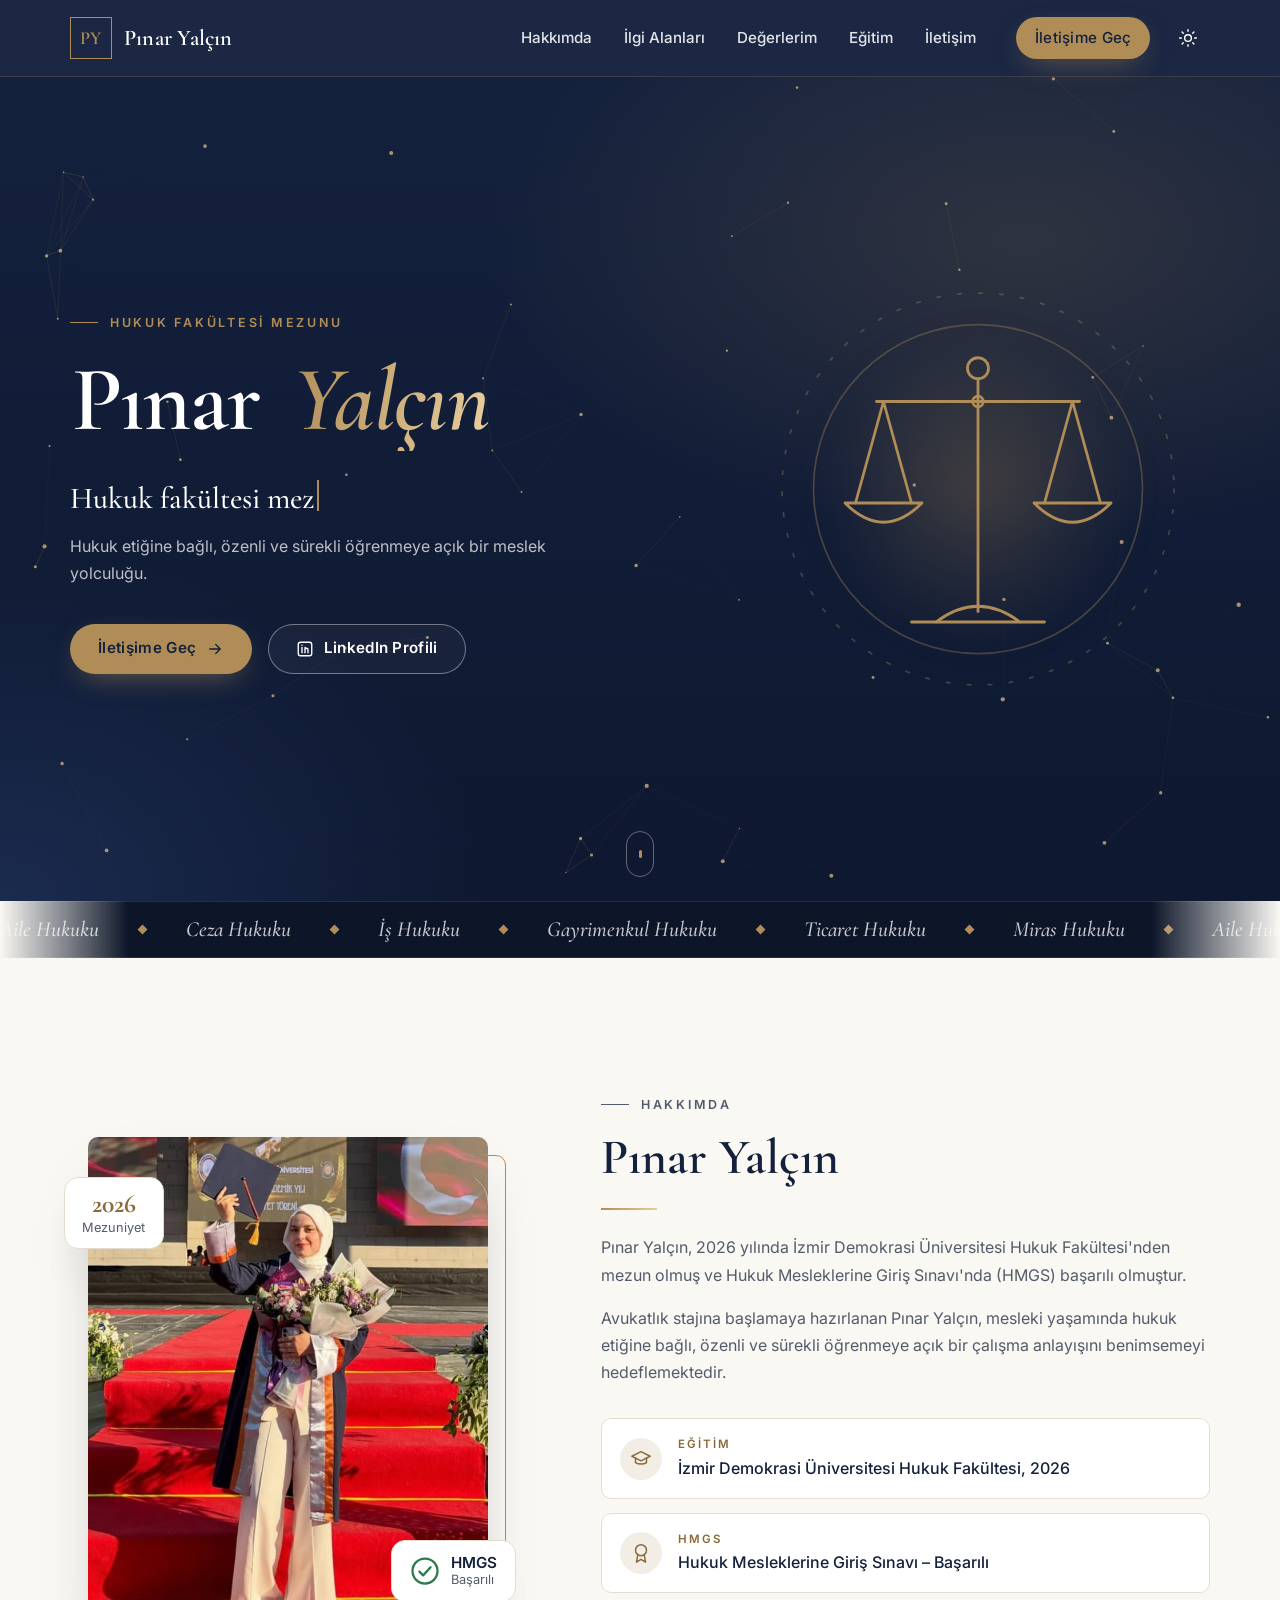
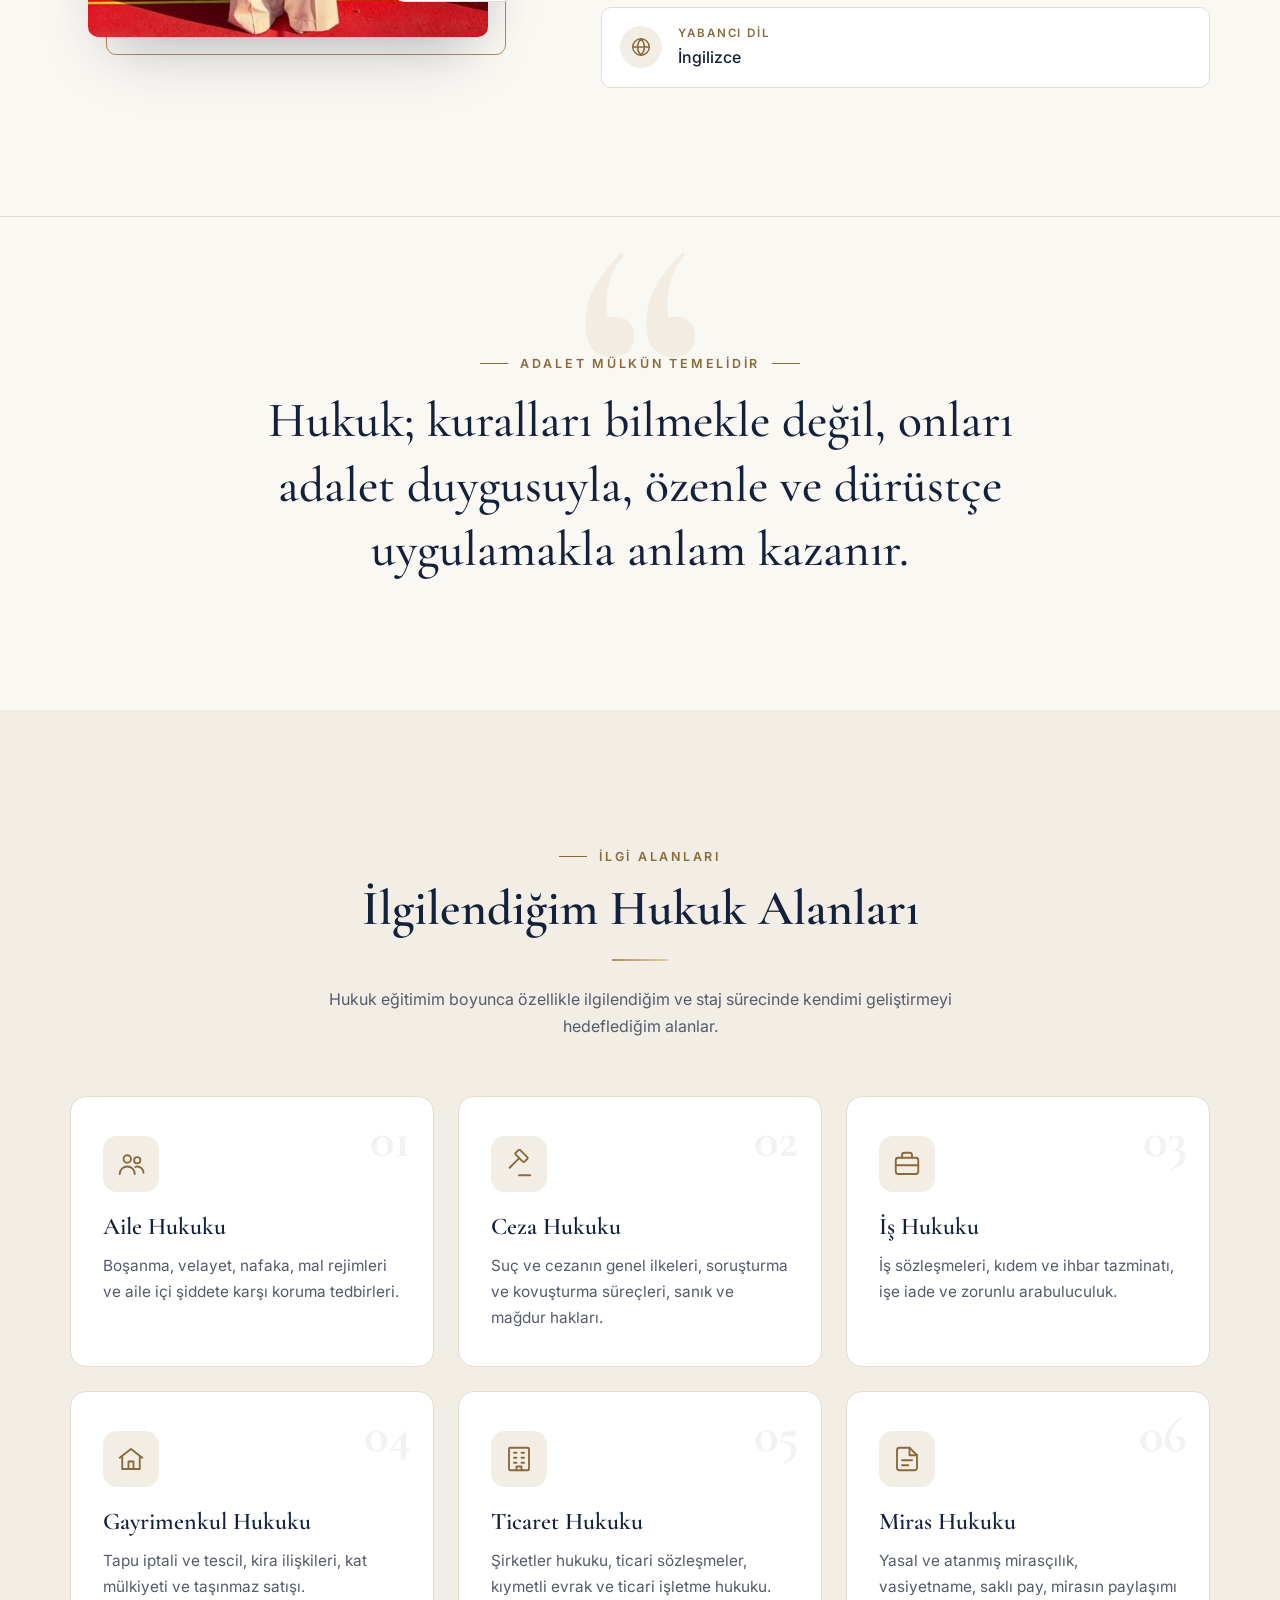
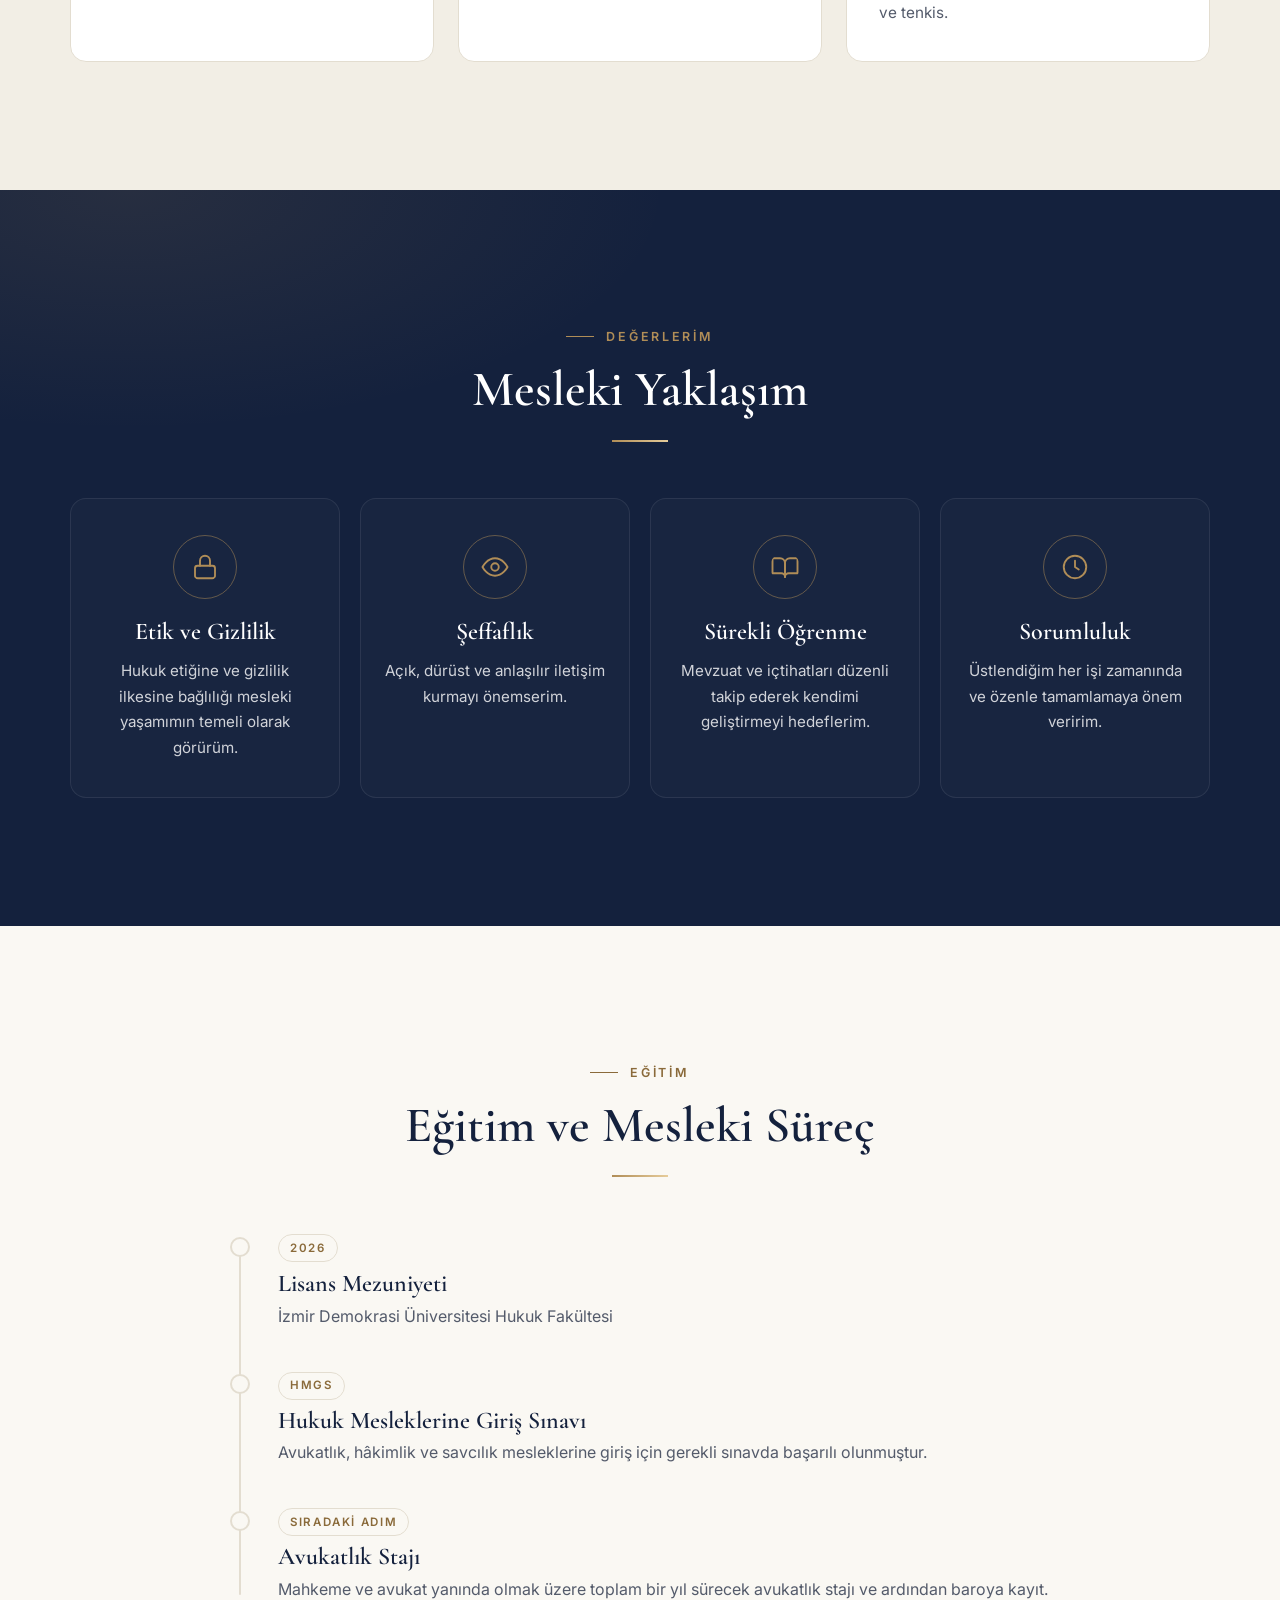
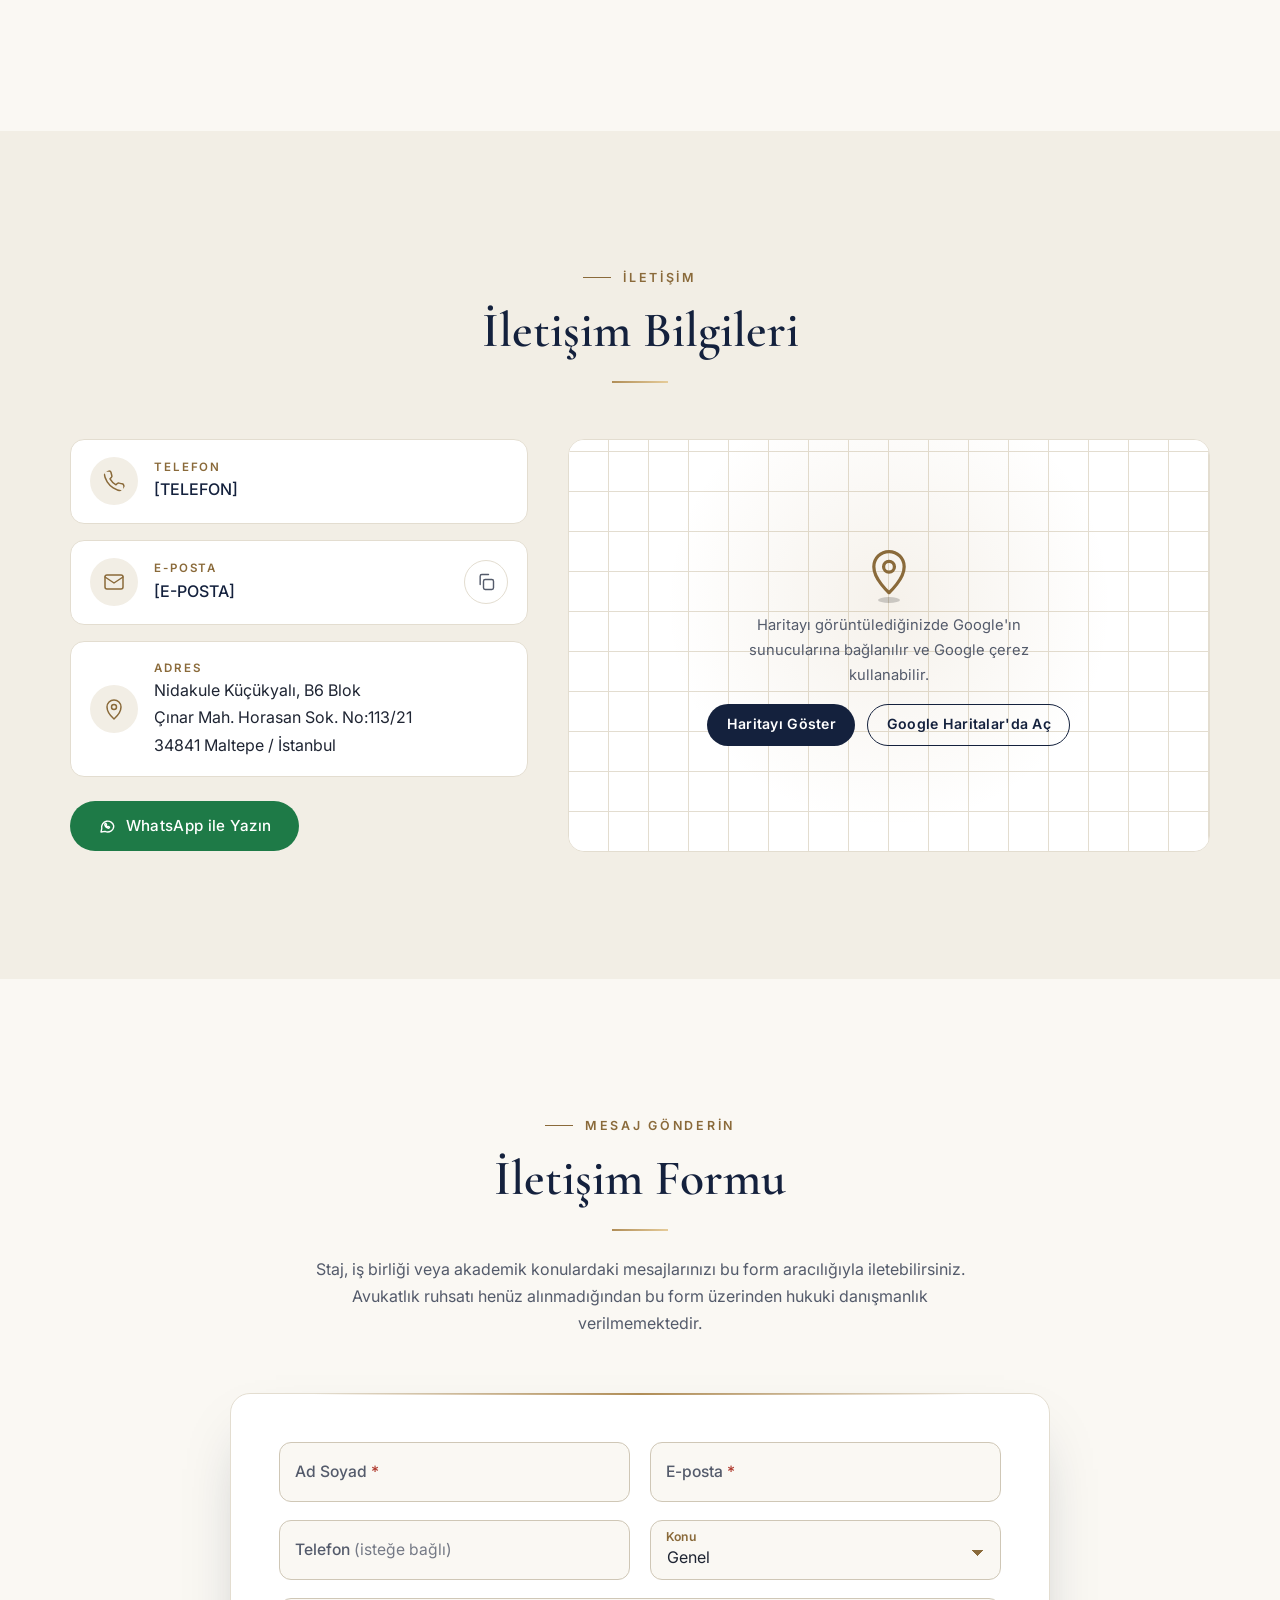
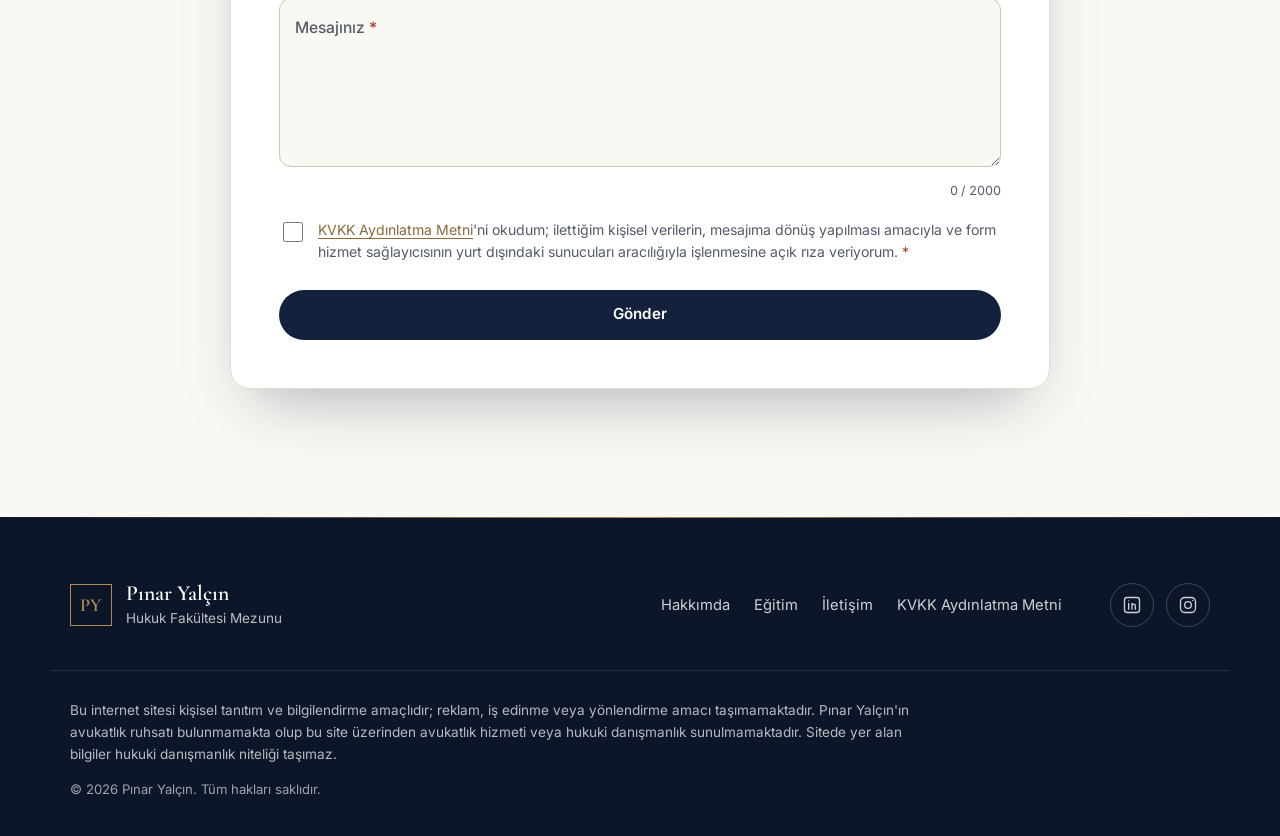
==== index.html @ e29dd95a "İlk sürüm: kişisel web sitesi" ====
<!DOCTYPE html>
<html lang="tr">
<head>
  <meta charset="UTF-8">
  <meta name="viewport" content="width=device-width, initial-scale=1">

  <!-- ===== SEO: Başlık ve açıklama ===== -->
  <!-- NOT: Avukatlık ruhsatı alınana kadar "Av." unvanı ve "avukat" ifadesi kullanılmamalıdır (README > Hukuki notlar) -->
  <title>Pınar Yalçın | Hukuk Fakültesi Mezunu – İstanbul</title>
  <meta name="description" content="Pınar Yalçın – İzmir Demokrasi Üniversitesi Hukuk Fakültesi mezunu. Eğitim bilgileri, ilgi alanları ve iletişim bilgileri.">
  <meta name="author" content="Pınar Yalçın">
  <meta name="theme-color" content="#14213D">
  <meta name="color-scheme" content="light dark">
  <!-- Yayın adresi (alan adı değişirse buradaki ve aşağıdaki adresleri güncelleyin) -->
  <link rel="canonical" href="https://avpinaryalcin.com/">

  <!-- ===== Open Graph (WhatsApp, LinkedIn, Facebook paylaşım önizlemesi) ===== -->
  <meta property="og:type" content="profile">
  <meta property="og:locale" content="tr_TR">
  <meta property="og:site_name" content="Pınar Yalçın">
  <meta property="og:title" content="Pınar Yalçın | Hukuk Fakültesi Mezunu">
  <meta property="og:description" content="Kişisel tanıtım sayfası: eğitim, ilgi alanları ve iletişim bilgileri.">
  <meta property="og:url" content="https://avpinaryalcin.com/">
  <!-- og:image tam (mutlak) adres olmalıdır -->
  <meta property="og:image" content="https://avpinaryalcin.com/assets/og-image.png">
  <meta property="og:image:width" content="1200">
  <meta property="og:image:height" content="630">
  <meta property="og:image:alt" content="Pınar Yalçın – Hukuk Fakültesi Mezunu">
  <meta name="twitter:card" content="summary_large_image">

  <!-- ===== Simgeler ===== -->
  <link rel="icon" href="assets/favicon.svg" type="image/svg+xml">
  <link rel="apple-touch-icon" href="assets/apple-touch-icon.png">

  <!-- ===== Yazı tipleri (Google Fonts) ===== -->
  <link rel="preconnect" href="https://fonts.googleapis.com">
  <link rel="preconnect" href="https://fonts.gstatic.com" crossorigin>
  <link href="https://fonts.googleapis.com/css2?family=Cormorant+Garamond:ital,wght@0,500;0,600;0,700;1,500;1,600&family=Inter:wght@400;500;600&display=swap" rel="stylesheet">

  <link rel="stylesheet" href="css/style.css">

  <!-- Tema (açık/koyu) ve animasyon sınıfını sayfa çizilmeden önce ayarla (titremeyi önler).
       Tema tercihi yalnızca ziyaretçinin tarayıcısında (localStorage) saklanır; çerez değildir. -->
  <script>
    (function () {
      var d = document.documentElement, t = null;
      d.classList.add('js');
      try { t = localStorage.getItem('theme'); } catch (e) {}
      if (t !== 'light' && t !== 'dark') {
        t = window.matchMedia && matchMedia('(prefers-color-scheme: dark)').matches ? 'dark' : 'light';
      }
      d.setAttribute('data-theme', t);
    })();
  </script>

  <!-- ===== Yapılandırılmış veri (schema.org) – arama motorları için =====
       Ruhsat alınana kadar hukuki hizmet türü (LegalService) yerine kişi (Person) türü kullanılır. -->
  <script type="application/ld+json">
  {
    "@context": "https://schema.org",
    "@type": "Person",
    "name": "Pınar Yalçın",
    "url": "https://avpinaryalcin.com/",
    "image": "https://avpinaryalcin.com/assets/pinar-yalcin.jpg",
    "description": "Hukuk fakültesi mezunu",
    "email": "[E-POSTA]",
    "knowsLanguage": ["tr", "en"],
    "alumniOf": {
      "@type": "CollegeOrUniversity",
      "name": "İzmir Demokrasi Üniversitesi"
    },
    "address": {
      "@type": "PostalAddress",
      "addressLocality": "Maltepe",
      "addressRegion": "İstanbul",
      "addressCountry": "TR"
    },
    "knowsAbout": ["Aile Hukuku", "Ceza Hukuku", "İş Hukuku", "Gayrimenkul Hukuku", "Ticaret Hukuku", "Miras Hukuku"],
    "sameAs": ["https://www.linkedin.com/in/pyal%C3%A7%C4%B1n/", "https://www.instagram.com/pinaryalcinnn1/"]
  }
  </script>
</head>
<body>
  <!-- Klavye kullanıcıları için "içeriğe atla" bağlantısı -->
  <a class="skip-link" href="#ana-icerik">İçeriğe geç</a>

  <!-- ================= ÜST MENÜ (sticky) ================= -->
  <header class="site-header" id="site-header">
    <div class="container header-inner">
      <a class="brand" href="#hero" aria-label="Pınar Yalçın – Ana sayfa">
        <span class="brand-mark" aria-hidden="true">PY</span>
        <span class="brand-text">Pınar Yalçın</span>
      </a>

      <nav class="site-nav" id="ana-menu" aria-label="Ana menü">
        <ul class="nav-list">
          <li><a href="#hakkimda">Hakkımda</a></li>
          <li><a href="#ilgi-alanlari">İlgi Alanları</a></li>
          <li><a href="#degerler">Değerlerim</a></li>
          <li><a href="#egitim">Eğitim</a></li>
          <li><a href="#iletisim">İletişim</a></li>
          <li><a class="btn btn-gold btn-sm nav-cta" href="#iletisim-formu">İletişime Geç</a></li>
        </ul>
        <!-- Aktif bölümün altında kayan altın çizgi (masaüstü) -->
        <span class="nav-indicator" aria-hidden="true"></span>
      </nav>

      <div class="header-actions">
        <!-- Açık / koyu tema düğmesi -->
        <button class="icon-btn theme-toggle" type="button" aria-label="Koyu temaya geç">
          <svg class="icon-sun" viewBox="0 0 24 24" aria-hidden="true"><circle cx="12" cy="12" r="4"/><path d="M12 2v2M12 20v2M4.9 4.9l1.4 1.4M17.7 17.7l1.4 1.4M2 12h2M20 12h2M4.9 19.1l1.4-1.4M17.7 6.3l1.4-1.4"/></svg>
          <svg class="icon-moon" viewBox="0 0 24 24" aria-hidden="true"><path d="M21 12.8A9 9 0 1 1 11.2 3a7 7 0 0 0 9.8 9.8z"/></svg>
        </button>

        <!-- Mobil hamburger butonu -->
        <button class="nav-toggle" type="button" aria-expanded="false" aria-controls="ana-menu" aria-label="Menüyü aç">
          <span class="nav-toggle-bar" aria-hidden="true"></span>
          <span class="nav-toggle-bar" aria-hidden="true"></span>
          <span class="nav-toggle-bar" aria-hidden="true"></span>
        </button>
      </div>
    </div>
    <!-- Sayfa okuma ilerleme çubuğu -->
    <div class="scroll-progress" aria-hidden="true"></div>
  </header>

  <main id="ana-icerik">

    <!-- ================= 1. HERO ================= -->
    <section class="hero" id="hero" aria-labelledby="hero-baslik">
      <!-- Arka plandaki hareketli altın parçacık ağı (js/main.js çizer) -->
      <canvas class="hero-canvas" aria-hidden="true"></canvas>

      <div class="container hero-inner">
        <div class="hero-content">
          <p class="eyebrow eyebrow-light hero-anim" style="--d:0">Hukuk Fakültesi Mezunu</p>

          <h1 class="hero-title" id="hero-baslik">
            <span class="line"><span class="word" style="--d:1">Pınar</span></span>
            <span class="line"><span class="word gold-text" style="--d:2">Yalçın</span></span>
          </h1>

          <!-- Daktilo efektiyle dönen ifadeler: data-words içinde | ile ayırın -->
          <p class="hero-lead hero-anim" style="--d:3">
            <span class="sr-only">Hukuk fakültesi mezunu, HMGS'de başarılı, avukatlık stajına hazırlanıyor.</span>
            <span aria-hidden="true"><span class="typer" data-words="Hukuk fakültesi mezunu.|HMGS'de başarılı.|Avukatlık stajına hazırlanıyor.">Hukuk fakültesi mezunu.</span><span class="caret"></span></span>
          </p>

          <p class="hero-sub hero-anim" style="--d:4">Hukuk etiğine bağlı, özenli ve sürekli öğrenmeye açık bir meslek yolculuğu.</p>

          <div class="hero-actions hero-anim" style="--d:5">
            <a class="btn btn-gold" href="#iletisim-formu" data-magnetic>
              İletişime Geç
              <svg class="btn-icon" viewBox="0 0 24 24" aria-hidden="true"><path d="M5 12h14M13 6l6 6-6 6"/></svg>
            </a>
            <a class="btn btn-outline-light" href="https://www.linkedin.com/in/pyal%C3%A7%C4%B1n/" target="_blank" rel="noopener" data-magnetic>
              <svg class="btn-icon" viewBox="0 0 24 24" aria-hidden="true"><rect x="3" y="3" width="18" height="18" rx="3"/><path d="M8 10v7M8 7v.01M12 17v-4a2 2 0 0 1 4 0v4M12 10v7"/></svg>
              LinkedIn Profili
            </a>
          </div>
        </div>

        <!-- Kendi kendine çizilen adalet terazisi (dekoratif) -->
        <div class="hero-visual hero-anim" style="--d:2" aria-hidden="true">
          <svg class="scales" viewBox="0 0 240 240">
            <circle class="ring ring-outer" cx="120" cy="120" r="112"/>
            <circle class="ring ring-inner draw" cx="120" cy="120" r="94" pathLength="1" style="--d:0"/>
            <path class="draw" d="M120 58V190" pathLength="1" style="--d:1"/>
            <circle class="draw" cx="120" cy="51" r="6" pathLength="1" style="--d:2"/>
            <path class="draw" d="M82 196H158" pathLength="1" style="--d:2"/>
            <path class="draw" d="M96 196Q120 178 144 196" pathLength="1" style="--d:3"/>
            <g class="scales-beam">
              <path class="draw" d="M62 70H178" pathLength="1" style="--d:3"/>
              <circle class="draw" cx="120" cy="70" r="3" pathLength="1" style="--d:4"/>
              <path class="draw" d="M66 70 50 128M66 70l16 58" pathLength="1" style="--d:4"/>
              <path class="draw" d="M174 70l-16 58M174 70l16 58" pathLength="1" style="--d:4"/>
              <path class="draw" d="M44 128H88M44 128Q66 150 88 128" pathLength="1" style="--d:5"/>
              <path class="draw" d="M152 128H196M152 128Q174 150 196 128" pathLength="1" style="--d:5"/>
            </g>
          </svg>
        </div>
      </div>

      <a class="scroll-cue" href="#hakkimda" aria-label="Aşağı kaydır"><span aria-hidden="true"></span></a>
    </section>

    <!-- Kayan ilgi alanları şeridi (dekoratif) -->
    <div class="ribbon" aria-hidden="true">
      <div class="ribbon-track">
        <span>Aile Hukuku</span><span>Ceza Hukuku</span><span>İş Hukuku</span><span>Gayrimenkul Hukuku</span><span>Ticaret Hukuku</span><span>Miras Hukuku</span>
        <span>Aile Hukuku</span><span>Ceza Hukuku</span><span>İş Hukuku</span><span>Gayrimenkul Hukuku</span><span>Ticaret Hukuku</span><span>Miras Hukuku</span>
      </div>
    </div>

    <!-- ================= 2. HAKKIMDA ================= -->
    <section class="section" id="hakkimda" aria-labelledby="hakkimda-baslik">
      <div class="container about-grid">
        <figure class="about-photo reveal" data-reveal="left">
          <div class="about-photo-frame">
            <!-- Profil fotoğrafı (4:5 dikey oran). Değiştirmek için yeni fotoğrafı assets/ klasörüne koyup src'yi güncelleyin -->
            <img src="assets/pinar-yalcin.jpg" alt="Pınar Yalçın mezuniyet töreninde, cübbesi ve kepiyle" width="700" height="875" loading="lazy" decoding="async">
          </div>
          <!-- Fotoğraf üzerindeki yüzen rozetler (bilgiler aşağıda metin olarak da var) -->
          <div class="photo-badge badge-top" aria-hidden="true">
            <strong>2026</strong>
            <span>Mezuniyet</span>
          </div>
          <div class="photo-badge badge-bottom" aria-hidden="true">
            <svg viewBox="0 0 24 24"><circle cx="12" cy="12" r="10"/><path d="m7.5 12.5 3 3 6-6.5"/></svg>
            <span><strong>HMGS</strong>Başarılı</span>
          </div>
        </figure>

        <div class="about-text reveal" data-reveal="right">
          <p class="eyebrow">Hakkımda</p>
          <h2 id="hakkimda-baslik" class="title-line">Pınar Yalçın</h2>
          <!-- Biyografi metnini dilediğiniz gibi düzenleyebilirsiniz -->
          <p>Pınar Yalçın, 2026 yılında İzmir Demokrasi Üniversitesi Hukuk Fakültesi'nden mezun olmuş ve Hukuk Mesleklerine Giriş Sınavı'nda (HMGS) başarılı olmuştur.</p>
          <p>Avukatlık stajına başlamaya hazırlanan Pınar Yalçın, mesleki yaşamında hukuk etiğine bağlı, özenli ve sürekli öğrenmeye açık bir çalışma anlayışını benimsemeyi hedeflemektedir.</p>

          <dl class="about-facts" data-stagger>
            <div class="fact reveal">
              <svg class="fact-icon" viewBox="0 0 24 24" aria-hidden="true"><path d="M2 9l10-5 10 5-10 5z"/><path d="M6 11v5c3 2 9 2 12 0v-5"/></svg>
              <div>
                <dt>Eğitim</dt>
                <dd>İzmir Demokrasi Üniversitesi Hukuk Fakültesi, 2026</dd>
              </div>
            </div>
            <div class="fact reveal">
              <svg class="fact-icon" viewBox="0 0 24 24" aria-hidden="true"><circle cx="12" cy="9" r="6"/><path d="m8.5 14-1.5 8 5-3 5 3-1.5-8"/></svg>
              <div>
                <dt>HMGS</dt>
                <dd>Hukuk Mesleklerine Giriş Sınavı – Başarılı</dd>
              </div>
            </div>
            <div class="fact reveal">
              <svg class="fact-icon" viewBox="0 0 24 24" aria-hidden="true"><circle cx="12" cy="12" r="9"/><path d="M3 12h18M12 3c2.5 2.7 3.8 5.7 3.8 9s-1.3 6.3-3.8 9c-2.5-2.7-3.8-5.7-3.8-9S9.5 5.7 12 3z"/></svg>
              <div>
                <dt>Yabancı Dil</dt>
                <dd>İngilizce</dd>
              </div>
            </div>
          </dl>
        </div>
      </div>
    </section>

    <!-- ================= ALINTI (kaydırdıkça kelime kelime aydınlanır) ================= -->
    <section class="quote-band" aria-label="Alıntı">
      <figure class="container container-narrow">
        <p class="eyebrow quote-eyebrow">Adalet mülkün temelidir</p>
        <!-- Metni kendi sözünüzle değiştirebilirsiniz -->
        <blockquote>
          <p class="quote-text" data-word-reveal>Hukuk; kuralları bilmekle değil, onları adalet duygusuyla, özenle ve dürüstçe uygulamakla anlam kazanır.</p>
        </blockquote>
      </figure>
    </section>

    <!-- ================= 3. İLGİ ALANLARI ================= -->
    <section class="section section-alt" id="ilgi-alanlari" aria-labelledby="alanlar-baslik">
      <div class="container">
        <header class="section-head reveal">
          <p class="eyebrow">İlgi Alanları</p>
          <h2 id="alanlar-baslik" class="title-line">İlgilendiğim Hukuk Alanları</h2>
          <p class="section-lead">Hukuk eğitimim boyunca özellikle ilgilendiğim ve staj sürecinde kendimi geliştirmeyi hedeflediğim alanlar.</p>
        </header>

        <ul class="cards" data-stagger>
          <!-- Kart: Aile Hukuku -->
          <li class="card reveal" data-tilt>
            <span class="card-num" aria-hidden="true">01</span>
            <svg class="card-icon" viewBox="0 0 24 24" aria-hidden="true"><circle cx="9" cy="8" r="3"/><circle cx="17" cy="9" r="2.5"/><path d="M3 20c0-3.3 2.7-6 6-6s6 2.7 6 6"/><path d="M15.5 14.4c.5-.3 1-.4 1.5-.4 2.8 0 5 2.2 5 5"/></svg>
            <h3>Aile Hukuku</h3>
            <p>Boşanma, velayet, nafaka, mal rejimleri ve aile içi şiddete karşı koruma tedbirleri.</p>
          </li>
          <!-- Kart: Ceza Hukuku -->
          <li class="card reveal" data-tilt>
            <span class="card-num" aria-hidden="true">02</span>
            <svg class="card-icon" viewBox="0 0 24 24" aria-hidden="true"><rect x="9" y="3" width="10" height="5" rx="1" transform="rotate(45 14 5.5)"/><path d="M12.2 7.3 4.5 15"/><path d="M12 21h9"/></svg>
            <h3>Ceza Hukuku</h3>
            <p>Suç ve cezanın genel ilkeleri, soruşturma ve kovuşturma süreçleri, sanık ve mağdur hakları.</p>
          </li>
          <!-- Kart: İş Hukuku -->
          <li class="card reveal" data-tilt>
            <span class="card-num" aria-hidden="true">03</span>
            <svg class="card-icon" viewBox="0 0 24 24" aria-hidden="true"><rect x="3" y="7" width="18" height="13" rx="2"/><path d="M8 7V5a2 2 0 0 1 2-2h4a2 2 0 0 1 2 2v2"/><path d="M3 13h18"/></svg>
            <h3>İş Hukuku</h3>
            <p>İş sözleşmeleri, kıdem ve ihbar tazminatı, işe iade ve zorunlu arabuluculuk.</p>
          </li>
          <!-- Kart: Gayrimenkul Hukuku -->
          <li class="card reveal" data-tilt>
            <span class="card-num" aria-hidden="true">04</span>
            <svg class="card-icon" viewBox="0 0 24 24" aria-hidden="true"><path d="m3 11 9-7 9 7"/><path d="M5 10v10h14V10"/><path d="M10 20v-6h4v6"/></svg>
            <h3>Gayrimenkul Hukuku</h3>
            <p>Tapu iptali ve tescil, kira ilişkileri, kat mülkiyeti ve taşınmaz satışı.</p>
          </li>
          <!-- Kart: Ticaret Hukuku -->
          <li class="card reveal" data-tilt>
            <span class="card-num" aria-hidden="true">05</span>
            <svg class="card-icon" viewBox="0 0 24 24" aria-hidden="true"><rect x="4" y="3" width="16" height="18" rx="1"/><path d="M8 7h2M14 7h2M8 11h2M14 11h2M8 15h2M14 15h2"/><path d="M10 21v-3h4v3"/></svg>
            <h3>Ticaret Hukuku</h3>
            <p>Şirketler hukuku, ticari sözleşmeler, kıymetli evrak ve ticari işletme hukuku.</p>
          </li>
          <!-- Kart: Miras Hukuku -->
          <li class="card reveal" data-tilt>
            <span class="card-num" aria-hidden="true">06</span>
            <svg class="card-icon" viewBox="0 0 24 24" aria-hidden="true"><path d="M14 3H6a2 2 0 0 0-2 2v14a2 2 0 0 0 2 2h12a2 2 0 0 0 2-2V9z"/><path d="M14 3v6h6"/><path d="M8 13h8M8 17h5"/></svg>
            <h3>Miras Hukuku</h3>
            <p>Yasal ve atanmış mirasçılık, vasiyetname, saklı pay, mirasın paylaşımı ve tenkis.</p>
          </li>
        </ul>
      </div>
    </section>

    <!-- ================= 4. DEĞERLERİM ================= -->
    <section class="section section-dark" id="degerler" aria-labelledby="degerler-baslik">
      <div class="container">
        <header class="section-head reveal">
          <p class="eyebrow eyebrow-light">Değerlerim</p>
          <h2 id="degerler-baslik" class="title-line">Mesleki Yaklaşım</h2>
        </header>

        <ul class="principles" data-stagger>
          <li class="principle reveal">
            <svg class="principle-icon" viewBox="0 0 24 24" aria-hidden="true"><rect x="4" y="11" width="16" height="10" rx="2"/><path d="M8 11V7a4 4 0 0 1 8 0v4"/></svg>
            <h3>Etik ve Gizlilik</h3>
            <p>Hukuk etiğine ve gizlilik ilkesine bağlılığı mesleki yaşamımın temeli olarak görürüm.</p>
          </li>
          <li class="principle reveal">
            <svg class="principle-icon" viewBox="0 0 24 24" aria-hidden="true"><path d="M2 12s3.6-7 10-7 10 7 10 7-3.6 7-10 7S2 12 2 12z"/><circle cx="12" cy="12" r="3"/></svg>
            <h3>Şeffaflık</h3>
            <p>Açık, dürüst ve anlaşılır iletişim kurmayı önemserim.</p>
          </li>
          <li class="principle reveal">
            <svg class="principle-icon" viewBox="0 0 24 24" aria-hidden="true"><path d="M2 5h6a4 4 0 0 1 4 4v11a3 3 0 0 0-3-3H2z"/><path d="M22 5h-6a4 4 0 0 0-4 4v11a3 3 0 0 1 3-3h7z"/></svg>
            <h3>Sürekli Öğrenme</h3>
            <p>Mevzuat ve içtihatları düzenli takip ederek kendimi geliştirmeyi hedeflerim.</p>
          </li>
          <li class="principle reveal">
            <svg class="principle-icon" viewBox="0 0 24 24" aria-hidden="true"><circle cx="12" cy="12" r="9"/><path d="M12 7v5l3 2"/></svg>
            <h3>Sorumluluk</h3>
            <p>Üstlendiğim her işi zamanında ve özenle tamamlamaya önem veririm.</p>
          </li>
        </ul>
      </div>
    </section>

    <!-- ================= 5. EĞİTİM VE SÜREÇ (zaman çizelgesi) ================= -->
    <section class="section" id="egitim" aria-labelledby="egitim-baslik">
      <div class="container container-narrow">
        <header class="section-head reveal">
          <p class="eyebrow">Eğitim</p>
          <h2 id="egitim-baslik" class="title-line">Eğitim ve Mesleki Süreç</h2>
        </header>

        <!-- Yeni bir adım eklemek için bir <li class="timeline-item"> bloğunu kopyalayın.
             Tamamlanan adımlara "is-done" sınıfını ekleyin. -->
        <ol class="timeline">
          <li class="timeline-item is-done reveal">
            <p class="timeline-label">2026</p>
            <h3>Lisans Mezuniyeti</h3>
            <p>İzmir Demokrasi Üniversitesi Hukuk Fakültesi</p>
          </li>
          <li class="timeline-item is-done reveal">
            <p class="timeline-label">HMGS</p>
            <h3>Hukuk Mesleklerine Giriş Sınavı</h3>
            <p>Avukatlık, hâkimlik ve savcılık mesleklerine giriş için gerekli sınavda başarılı olunmuştur.</p>
          </li>
          <li class="timeline-item reveal">
            <p class="timeline-label">Sıradaki adım</p>
            <h3>Avukatlık Stajı</h3>
            <p>Mahkeme ve avukat yanında olmak üzere toplam bir yıl sürecek avukatlık stajı ve ardından baroya kayıt.</p>
          </li>
        </ol>
      </div>
    </section>

    <!-- ================= 6. İLETİŞİM ================= -->
    <section class="section section-alt" id="iletisim" aria-labelledby="iletisim-baslik">
      <div class="container">
        <header class="section-head reveal">
          <p class="eyebrow">İletişim</p>
          <h2 id="iletisim-baslik" class="title-line">İletişim Bilgileri</h2>
        </header>

        <div class="contact-grid">
          <ul class="contact-list" data-stagger>
            <li class="contact-item reveal">
              <svg class="contact-icon" viewBox="0 0 24 24" aria-hidden="true"><path d="M22 16.9v3a2 2 0 0 1-2.2 2 19.8 19.8 0 0 1-8.6-3.1 19.5 19.5 0 0 1-6-6A19.8 19.8 0 0 1 2.1 4.2 2 2 0 0 1 4.1 2h3a2 2 0 0 1 2 1.7c.1.9.4 1.8.7 2.7a2 2 0 0 1-.5 2.1L8 9.8a16 16 0 0 0 6 6l1.3-1.3a2 2 0 0 1 2.1-.4c.9.3 1.8.6 2.7.7a2 2 0 0 1 1.7 2z"/></svg>
              <div>
                <h3>Telefon</h3>
                <!-- Telefon numarasını uluslararası formatta yazın: tel:+905XXXXXXXXX -->
                <a href="tel:+90XXXXXXXXXX">[TELEFON]</a>
              </div>
            </li>
            <li class="contact-item reveal">
              <svg class="contact-icon" viewBox="0 0 24 24" aria-hidden="true"><rect x="3" y="5" width="18" height="14" rx="2"/><path d="m3 7 9 6 9-6"/></svg>
              <div>
                <h3>E-posta</h3>
                <a href="mailto:[E-POSTA]">[E-POSTA]</a>
              </div>
              <!-- E-postayı panoya kopyala (data-copy içine de e-posta adresini yazın) -->
              <button class="icon-btn copy-btn" type="button" data-copy="[E-POSTA]" aria-label="E-posta adresini kopyala">
                <svg viewBox="0 0 24 24" aria-hidden="true"><rect x="9" y="9" width="12" height="12" rx="2"/><path d="M5 15V5a2 2 0 0 1 2-2h8"/></svg>
              </button>
            </li>
            <li class="contact-item reveal">
              <svg class="contact-icon" viewBox="0 0 24 24" aria-hidden="true"><path d="M12 22s7-6.2 7-12a7 7 0 0 0-14 0c0 5.8 7 12 7 12z"/><circle cx="12" cy="10" r="2.5"/></svg>
              <div>
                <h3>Adres</h3>
                <address>Nidakule Küçükyalı, B6 Blok<br>Çınar Mah. Horasan Sok. No:113/21<br>34841 Maltepe / İstanbul</address>
              </div>
            </li>
            <li class="contact-whatsapp reveal">
              <!-- WhatsApp: wa.me/ sonrasına + ve boşluk olmadan ülke koduyla yazın (ör. 905XXXXXXXXX) -->
              <a class="btn btn-whatsapp" href="https://wa.me/90XXXXXXXXXX" target="_blank" rel="noopener" data-magnetic>
                <svg class="btn-icon" viewBox="0 0 24 24" aria-hidden="true"><path d="M21 12a8 8 0 0 1-11.6 7.1L4 20l1-4.6A8 8 0 1 1 21 12z"/><path d="M9 9.5c0 3 2.5 5.5 5.5 5.5l1-1.5-2-1-1 .8a3.6 3.6 0 0 1-1.8-1.8l.8-1-1-2z"/></svg>
                WhatsApp ile Yazın
              </a>
            </li>
          </ul>

          <!-- Harita: Gizlilik için tıklanınca yüklenir (Google Maps çerez kullanabilir).
               Daha kesin konum için Google Maps > Paylaş > Harita yerleştir'den aldığınız iframe src adresini data-src'ye yazın. -->
          <div class="map reveal" data-reveal="zoom" data-map
               data-src="https://maps.google.com/maps?q=Nidakule%20K%C3%BC%C3%A7%C3%BCkyal%C4%B1%2C%20Maltepe%2C%20%C4%B0stanbul&amp;z=16&amp;output=embed">
            <div class="map-placeholder">
              <span class="map-pin" aria-hidden="true">
                <svg class="map-placeholder-icon" viewBox="0 0 24 24"><path d="M12 22s7-6.2 7-12a7 7 0 0 0-14 0c0 5.8 7 12 7 12z"/><circle cx="12" cy="10" r="2.5"/></svg>
              </span>
              <p>Haritayı görüntülediğinizde Google'ın sunucularına bağlanılır ve Google çerez kullanabilir.</p>
              <div class="map-actions">
                <button type="button" class="btn btn-navy btn-sm" data-map-load>Haritayı Göster</button>
                <a class="btn btn-outline btn-sm" href="https://www.google.com/maps/search/?api=1&amp;query=Nidakule%20K%C3%BC%C3%A7%C3%BCkyal%C4%B1%2C%20Maltepe%2C%20%C4%B0stanbul" target="_blank" rel="noopener">Google Haritalar'da Aç</a>
              </div>
            </div>
          </div>
        </div>
      </div>
    </section>

    <!-- ================= 7. İLETİŞİM FORMU (Formspree) ================= -->
    <section class="section" id="iletisim-formu" aria-labelledby="form-baslik">
      <div class="container container-narrow">
        <header class="section-head reveal">
          <p class="eyebrow">Mesaj Gönderin</p>
          <h2 id="form-baslik" class="title-line">İletişim Formu</h2>
          <p class="section-lead">Staj, iş birliği veya akademik konulardaki mesajlarınızı bu form aracılığıyla iletebilirsiniz. Avukatlık ruhsatı henüz alınmadığından bu form üzerinden hukuki danışmanlık verilmemektedir.</p>
        </header>

        <!-- YOUR_FORM_ID kısmını Formspree'den aldığınız form kimliğiyle değiştirin (README'ye bakın) -->
        <form class="contact-form reveal" id="contact-form" action="https://formspree.io/f/YOUR_FORM_ID" method="POST" novalidate>
          <!-- Kayan etiketli alanlar: placeholder=" " silinmemeli (etiket animasyonu için gerekli) -->
          <div class="form-row">
            <div class="form-field field-float">
              <input type="text" id="ad" name="ad_soyad" autocomplete="name" required minlength="3" placeholder=" " aria-describedby="ad-hata">
              <label for="ad">Ad Soyad <span class="req" aria-hidden="true">*</span></label>
              <p class="field-error" id="ad-hata" aria-live="polite"></p>
            </div>
            <div class="form-field field-float">
              <input type="email" id="eposta" name="email" autocomplete="email" required placeholder=" " aria-describedby="eposta-hata">
              <label for="eposta">E-posta <span class="req" aria-hidden="true">*</span></label>
              <p class="field-error" id="eposta-hata" aria-live="polite"></p>
            </div>
          </div>

          <div class="form-row">
            <div class="form-field field-float">
              <input type="tel" id="telefon" name="telefon" autocomplete="tel" inputmode="tel" placeholder=" " aria-describedby="telefon-hata">
              <label for="telefon">Telefon <span class="optional">(isteğe bağlı)</span></label>
              <p class="field-error" id="telefon-hata" aria-live="polite"></p>
            </div>
            <div class="form-field field-float is-static">
              <select id="konu" name="konu">
                <option value="Genel">Genel</option>
                <option value="Staj / İş Birliği">Staj / İş Birliği</option>
                <option value="Akademik / Etkinlik">Akademik / Etkinlik</option>
                <option value="Diğer">Diğer</option>
              </select>
              <label for="konu">Konu</label>
            </div>
          </div>

          <div class="form-field field-float">
            <textarea id="mesaj" name="mesaj" rows="5" required minlength="20" maxlength="2000" placeholder=" " aria-describedby="mesaj-hata mesaj-sayac"></textarea>
            <label for="mesaj">Mesajınız <span class="req" aria-hidden="true">*</span></label>
            <div class="field-meta">
              <p class="field-error" id="mesaj-hata" aria-live="polite"></p>
              <p class="char-count" id="mesaj-sayac">0 / 2000</p>
            </div>
          </div>

          <!-- KVKK onay kutusu (zorunlu) -->
          <div class="form-field form-check">
            <input type="checkbox" id="kvkk" name="kvkk_onay" value="Onaylandı" required aria-describedby="kvkk-hata">
            <label for="kvkk"><a href="kvkk.html" target="_blank" rel="noopener">KVKK Aydınlatma Metni</a>'ni okudum; ilettiğim kişisel verilerin, mesajıma dönüş yapılması amacıyla ve form hizmet sağlayıcısının yurt dışındaki sunucuları aracılığıyla işlenmesine açık rıza veriyorum. <span class="req" aria-hidden="true">*</span></label>
            <p class="field-error" id="kvkk-hata" aria-live="polite"></p>
          </div>

          <!-- Spam koruması (honeypot): gerçek kullanıcılar görmez, doldurmaz -->
          <div class="hp" aria-hidden="true">
            <label for="gotcha">Bu alanı boş bırakın</label>
            <input type="text" id="gotcha" name="_gotcha" tabindex="-1" autocomplete="off">
          </div>
          <input type="hidden" name="_subject" value="Web sitesi – yeni mesaj">

          <button type="submit" class="btn btn-navy btn-block btn-submit">
            <span class="btn-label">Gönder</span>
            <span class="spinner" aria-hidden="true"></span>
          </button>
          <p class="form-status" id="form-status" role="status" aria-live="polite"></p>

          <!-- Başarılı gönderim sonrası gösterilen panel -->
          <div class="form-success" hidden>
            <svg class="success-check" viewBox="0 0 52 52" aria-hidden="true"><circle cx="26" cy="26" r="24" pathLength="1"/><path d="m15 27 7 7 15-16" pathLength="1"/></svg>
            <h3 tabindex="-1">Teşekkürler!</h3>
            <p>Mesajınız iletildi. En kısa sürede dönüş yapılacaktır.</p>
            <button type="button" class="btn btn-outline btn-sm" data-form-reset>Yeni mesaj gönder</button>
          </div>
        </form>
      </div>
    </section>
  </main>

  <!-- ================= 8. FOOTER ================= -->
  <footer class="site-footer">
    <div class="container footer-inner">
      <div class="footer-brand">
        <span class="brand-mark" aria-hidden="true">PY</span>
        <div>
          <p class="footer-name">Pınar Yalçın</p>
          <p class="footer-meta">Hukuk Fakültesi Mezunu</p>
        </div>
      </div>

      <nav aria-label="Alt menü">
        <ul class="footer-links">
          <li><a href="#hakkimda">Hakkımda</a></li>
          <li><a href="#egitim">Eğitim</a></li>
          <li><a href="#iletisim">İletişim</a></li>
          <li><a href="kvkk.html">KVKK Aydınlatma Metni</a></li>
        </ul>
      </nav>

      <!-- Sosyal medya: kullanmadığınız satırı silin -->
      <ul class="footer-social">
        <li><a href="https://www.linkedin.com/in/pyal%C3%A7%C4%B1n/" target="_blank" rel="noopener" aria-label="LinkedIn">
          <svg viewBox="0 0 24 24" aria-hidden="true"><rect x="3" y="3" width="18" height="18" rx="3"/><path d="M8 10v7M8 7v.01M12 17v-4a2 2 0 0 1 4 0v4M12 10v7"/></svg>
        </a></li>
        <li><a href="https://www.instagram.com/pinaryalcinnn1/" target="_blank" rel="noopener" aria-label="Instagram">
          <svg viewBox="0 0 24 24" aria-hidden="true"><rect x="3" y="3" width="18" height="18" rx="5"/><circle cx="12" cy="12" r="4"/><path d="M17.5 6.5v.01"/></svg>
        </a></li>
      </ul>
    </div>

    <div class="container footer-legal">
      <!-- Yasal uyarı -->
      <p class="disclaimer">Bu internet sitesi kişisel tanıtım ve bilgilendirme amaçlıdır; reklam, iş edinme veya yönlendirme amacı taşımamaktadır. Pınar Yalçın'ın avukatlık ruhsatı bulunmamakta olup bu site üzerinden avukatlık hizmeti veya hukuki danışmanlık sunulmamaktadır. Sitede yer alan bilgiler hukuki danışmanlık niteliği taşımaz.</p>
      <p class="copyright">&copy; <span data-year>2026</span> Pınar Yalçın. Tüm hakları saklıdır.</p>
    </div>
  </footer>

  <!-- Başa dön butonu (çevresindeki halka sayfa ilerlemesini gösterir) -->
  <a class="to-top" href="#hero" aria-label="Sayfanın başına dön">
    <svg class="to-top-ring" viewBox="0 0 48 48" aria-hidden="true"><circle cx="24" cy="24" r="22" pathLength="1"/></svg>
    <svg class="to-top-arrow" viewBox="0 0 24 24" aria-hidden="true"><path d="M12 19V5M6 11l6-6 6 6"/></svg>
  </a>

  <!-- Kısa bildirim (ör. "E-posta kopyalandı") -->
  <div class="toast" role="status" aria-live="polite"></div>

  <script src="js/main.js" defer></script>
</body>
</html>
---- css/style.css ----
/* =========================================================
   Pınar Yalçın – Ana stil dosyası
   Renkleri ve yazı tiplerini aşağıdaki değişkenlerden değiştirebilirsiniz.
   ========================================================= */

/* ---------- Marka renkleri (iki temada da aynı) ---------- */
:root {
  --navy: #14213D;          /* Ana koyu lacivert */
  --navy-700: #1C2D52;      /* Biraz açık lacivert (hover vb.) */
  --navy-900: #0D1629;      /* Footer / şerit zemini */
  --gold: #B08D57;          /* Altın/bronz vurgu */
  --gold-light: #E6CC9A;    /* Parıltı efekti için açık altın */
  --white: #FFFFFF;

  /* Yazı tipleri */
  --font-heading: "Cormorant Garamond", Georgia, "Times New Roman", serif;
  --font-body: "Inter", system-ui, -apple-system, "Segoe UI", Roboto, Arial, sans-serif;

  /* Ölçüler */
  --container: 1180px;
  --radius: 10px;
  --header-h: 76px;
  --ease: cubic-bezier(.2, .7, .2, 1);
  --ease-out: cubic-bezier(.16, 1, .3, 1);
}

/* ---------- AÇIK TEMA (varsayılan) ---------- */
:root,
[data-theme="light"] {
  --bg: #FAF8F3;            /* Kırık beyaz zemin */
  --bg-alt: #F2EEE5;        /* Alternatif bölüm zemini */
  --surface: #FFFFFF;       /* Kart / form zemini */
  --heading: #14213D;       /* Başlık rengi */
  --text: #1F2533;          /* Ana metin */
  --muted: #545B6B;         /* İkincil metin */
  --line: #E3DDD0;          /* İnce çizgiler */
  --accent: #8A6A3A;        /* Açık zeminde okunur altın (kontrast ≥ 4.5:1) */
  --input-bg: #FAF8F3;
  --input-border: #CFC7B6;
  --error: #B03A2E;         /* Hata metni/çerçevesi */
  --success: #2B7A4B;       /* Başarı rengi */
  --shadow: 0 18px 40px -20px rgba(20, 33, 61, .28);
  --shadow-lg: 0 30px 60px -25px rgba(20, 33, 61, .35);
  color-scheme: light;
}

/* ---------- KOYU TEMA ---------- */
[data-theme="dark"] {
  --bg: #0B1324;
  --bg-alt: #0F1A2F;
  --surface: #14213D;
  --heading: #F3EEE4;
  --text: #D9DCE3;
  --muted: #A3AAB8;
  --line: rgba(255, 255, 255, .1);
  --accent: #C9A56E;        /* Koyu zeminde okunur altın */
  --input-bg: #0F1A2F;
  --input-border: rgba(255, 255, 255, .16);
  --error: #FF8A80;         /* Koyu zeminde okunur kırmızı */
  --success: #6FD69B;
  --shadow: 0 18px 40px -20px rgba(0, 0, 0, .6);
  --shadow-lg: 0 30px 60px -25px rgba(0, 0, 0, .7);
  color-scheme: dark;   /* Tarayıcının açılır listeleri ve kaydırma çubukları da koyu olsun */
}

/* ---------- Temel sıfırlama ---------- */
*, *::before, *::after { box-sizing: border-box; }

html {
  scroll-behavior: smooth;
  scroll-padding-top: var(--header-h); /* Sabit menü başlıkları örtmesin */
  -webkit-text-size-adjust: 100%;
}

body {
  margin: 0;
  font-family: var(--font-body);
  font-size: 1rem;
  line-height: 1.7;
  color: var(--text);
  background: var(--bg);
  -webkit-font-smoothing: antialiased;
  overflow-x: hidden;
  transition: background-color .4s var(--ease), color .4s var(--ease);
}

img, svg { display: block; max-width: 100%; }
img { height: auto; }

h1, h2, h3 {
  font-family: var(--font-heading);
  font-weight: 600;
  line-height: 1.12;
  color: var(--heading);
  margin: 0 0 .5em;
}
h1 { font-size: clamp(3rem, 9vw, 5.75rem); letter-spacing: -.015em; }
h2 { font-size: clamp(2.1rem, 5vw, 3.1rem); }
h3 { font-size: 1.5rem; }

p { margin: 0 0 1em; }

a { color: var(--heading); text-underline-offset: 3px; }
a:hover { color: var(--accent); }

ul, ol { margin: 0; padding: 0; list-style: none; }

::selection { background: var(--gold); color: var(--navy); }

/* Klavye odak göstergesi – erişilebilirlik için silmeyin */
:focus-visible {
  outline: 3px solid var(--gold);
  outline-offset: 3px;
  border-radius: 4px;
}

/* Yalnızca ekran okuyucular için metin */
.sr-only {
  position: absolute !important;
  width: 1px; height: 1px;
  padding: 0; margin: -1px;
  overflow: hidden; clip: rect(0, 0, 0, 0);
  white-space: nowrap; border: 0;
}

/* "İçeriğe geç" bağlantısı – yalnızca klavyeyle odaklanınca görünür */
.skip-link {
  position: absolute;
  left: 1rem;
  top: -100px;
  z-index: 300;
  padding: .75rem 1.25rem;
  background: var(--gold);
  color: var(--navy);
  font-weight: 600;
  border-radius: var(--radius);
  text-decoration: none;
}
.skip-link:focus { top: 1rem; }

/* ---------- Yerleşim yardımcıları ---------- */
.container {
  width: 100%;
  max-width: var(--container);
  margin-inline: auto;
  padding-inline: 1.25rem;
}
.container-narrow { max-width: 860px; }

.section { padding-block: clamp(4.5rem, 11vw, 8rem); position: relative; }
.section-alt { background: var(--bg-alt); }
.section-dark {
  background:
    radial-gradient(900px 400px at 10% 0%, rgba(176, 141, 87, .12), transparent 60%),
    var(--navy);
  color: rgba(255, 255, 255, .8);
}
.section-dark h2, .section-dark h3 { color: var(--white); }

.section-head { text-align: center; max-width: 700px; margin: 0 auto 3.5rem; }
.section-lead { color: var(--muted); }

/* Bölüm üst başlığı (küçük, altın renkli) */
.eyebrow {
  display: inline-flex;
  align-items: center;
  gap: .75rem;
  margin-bottom: .9rem;
  font-size: .78rem;
  font-weight: 600;
  letter-spacing: .22em;
  text-transform: uppercase;
  color: var(--accent);
}
.eyebrow::before {
  content: "";
  width: 28px;
  height: 1px;
  background: currentColor;
}
.eyebrow-light { color: var(--gold); }

/* Başlık altında açılan altın çizgi */
.title-line::after {
  content: "";
  display: block;
  width: 56px;
  height: 2px;
  margin-top: .45em;
  background: linear-gradient(90deg, var(--gold), var(--gold-light));
  transform: scaleX(0);
  transform-origin: left;
  transition: transform 1s var(--ease-out) .3s;
}
.section-head .title-line::after { margin-inline: auto; transform-origin: center; }
.is-visible .title-line::after,
.title-line.is-visible::after,
html:not(.js) .title-line::after { transform: scaleX(1); }

/* Altın parıltılı metin */
.gold-text {
  font-style: italic;
  background: linear-gradient(100deg, var(--gold) 0%, var(--gold-light) 40%, var(--gold) 60%, #9A7744 100%);
  background-size: 250% 100%;
  -webkit-background-clip: text;
  background-clip: text;
  color: transparent;
  animation: shimmer 7s linear infinite;
}
@keyframes shimmer { to { background-position: -250% 0; } }

/* ---------- Butonlar ---------- */
.btn {
  position: relative;
  display: inline-flex;
  align-items: center;
  justify-content: center;
  gap: .6rem;
  min-height: 50px;           /* Dokunmatik hedef boyutu */
  padding: .85rem 1.7rem;
  font: 600 .95rem/1.2 var(--font-body);
  letter-spacing: .02em;
  text-decoration: none;
  border: 1px solid transparent;
  border-radius: 999px;
  cursor: pointer;
  overflow: hidden;
  isolation: isolate;
  transition: background-color .3s var(--ease), color .3s var(--ease), border-color .3s var(--ease), box-shadow .3s var(--ease), transform .3s var(--ease-out);
}
/* Üzerine gelince parlayan ışık şeridi */
.btn::after {
  content: "";
  position: absolute;
  inset: 0;
  z-index: -1;
  background: linear-gradient(110deg, transparent 30%, rgba(255, 255, 255, .35) 50%, transparent 70%);
  transform: translateX(-120%);
  transition: transform .8s var(--ease);
}
.btn:hover::after { transform: translateX(120%); }
.btn-sm { min-height: 42px; padding: .55rem 1.15rem; font-size: .88rem; }
.btn-block { width: 100%; }
.btn:disabled { cursor: not-allowed; opacity: .75; }

.btn-gold { background: var(--gold); color: var(--navy); box-shadow: 0 10px 30px -12px rgba(176, 141, 87, .7); }
.btn-gold:hover { background: #C29F69; color: var(--navy); box-shadow: 0 14px 34px -10px rgba(176, 141, 87, .85); }

.btn-navy { background: var(--navy); color: var(--white); }
.btn-navy:hover { background: var(--navy-700); color: var(--white); }
[data-theme="dark"] .btn-navy { background: var(--gold); color: var(--navy); }
[data-theme="dark"] .btn-navy:hover { background: #C29F69; color: var(--navy); }

.btn-outline { background: transparent; color: var(--heading); border-color: var(--heading); }
.btn-outline:hover { background: var(--heading); color: var(--bg); }

.btn-outline-light { background: rgba(255, 255, 255, .04); color: var(--white); border-color: rgba(255, 255, 255, .4); backdrop-filter: blur(4px); }
.btn-outline-light:hover { background: var(--white); color: var(--navy); border-color: var(--white); }

/* WhatsApp yeşili – beyaz metinle yeterli kontrast için koyu ton */
.btn-whatsapp { background: #1E7A47; color: var(--white); }
.btn-whatsapp:hover { background: #17633A; color: var(--white); }

.btn-icon { width: 18px; height: 18px; fill: none; stroke: currentColor; stroke-width: 1.8; stroke-linecap: round; stroke-linejoin: round; }

/* Yuvarlak ikon butonu (tema, kopyala) */
.icon-btn {
  display: inline-grid;
  place-items: center;
  width: 44px;
  height: 44px;
  padding: 0;
  color: inherit;
  background: transparent;
  border: 1px solid transparent;
  border-radius: 50%;
  cursor: pointer;
  transition: background-color .25s, border-color .25s, color .25s, transform .4s var(--ease-out);
}
.icon-btn svg { width: 20px; height: 20px; fill: none; stroke: currentColor; stroke-width: 1.7; stroke-linecap: round; stroke-linejoin: round; }

/* ---------- Üst menü (sticky) ---------- */
.site-header {
  position: sticky;
  top: 0;
  z-index: 100;
  background: rgba(20, 33, 61, .97);
  backdrop-filter: saturate(140%) blur(12px);
  -webkit-backdrop-filter: saturate(140%) blur(12px);
  border-bottom: 1px solid rgba(176, 141, 87, .22);
  transition: box-shadow .3s var(--ease), background-color .3s var(--ease);
}
.site-header.is-scrolled {
  background: rgba(13, 22, 41, .94);
  box-shadow: 0 10px 30px -15px rgba(0, 0, 0, .6);
}

.header-inner {
  display: flex;
  align-items: center;
  gap: 1rem;
  min-height: var(--header-h);
  transition: min-height .3s var(--ease);
}
.site-header.is-scrolled .header-inner { min-height: 64px; }

.brand {
  display: inline-flex;
  align-items: center;
  gap: .75rem;
  margin-right: auto;
  color: var(--white);
  text-decoration: none;
}
.brand:hover { color: var(--white); }
.brand-mark {
  display: grid;
  place-items: center;
  width: 42px;
  height: 42px;
  border: 1px solid var(--gold);
  color: var(--gold);
  font: 600 1.15rem/1 var(--font-heading);
  letter-spacing: .05em;
  transition: background-color .3s, color .3s;
}
.brand:hover .brand-mark { background: var(--gold); color: var(--navy); }
.brand-text { font: 600 1.4rem/1 var(--font-heading); letter-spacing: .01em; }

.header-actions { display: flex; align-items: center; gap: .25rem; color: var(--white); }

/* Tema düğmesi: temaya göre güneş / ay simgesi */
.theme-toggle:hover { border-color: rgba(176, 141, 87, .5); color: var(--gold); transform: rotate(20deg); }
.theme-toggle .icon-moon { display: none; }
[data-theme="dark"] .theme-toggle .icon-sun { display: none; }
[data-theme="dark"] .theme-toggle .icon-moon { display: block; }

/* Hamburger butonu (mobil) */
.nav-toggle {
  display: inline-flex;
  flex-direction: column;
  justify-content: center;
  gap: 5px;
  width: 48px;
  height: 48px;
  padding: 12px;
  background: transparent;
  border: 0;
  cursor: pointer;
}
.nav-toggle-bar {
  display: block;
  height: 2px;
  background: var(--white);
  border-radius: 2px;
  transition: transform .3s var(--ease), opacity .2s;
}
.nav-toggle[aria-expanded="true"] .nav-toggle-bar:nth-child(1) { transform: translateY(7px) rotate(45deg); }
.nav-toggle[aria-expanded="true"] .nav-toggle-bar:nth-child(2) { opacity: 0; }
.nav-toggle[aria-expanded="true"] .nav-toggle-bar:nth-child(3) { transform: translateY(-7px) rotate(-45deg); }

/* Mobil menü paneli */
.site-nav {
  position: fixed;
  inset: var(--header-h) 0 auto 0;
  background: rgba(13, 22, 41, .98);
  border-bottom: 1px solid rgba(176, 141, 87, .25);
  max-height: calc(100vh - var(--header-h));
  overflow-y: auto;
  visibility: hidden;
  opacity: 0;
  transform: translateY(-10px);
  transition: opacity .3s var(--ease), transform .3s var(--ease), visibility 0s linear .3s;
}
.site-header.is-scrolled .site-nav { inset: 64px 0 auto 0; }
.site-nav.is-open {
  visibility: visible;
  opacity: 1;
  transform: none;
  transition-delay: 0s;
}
.nav-list { padding: .75rem 1.25rem 1.5rem; }
.nav-list a {
  display: block;
  padding: .95rem 0;
  color: rgba(255, 255, 255, .88);
  text-decoration: none;
  font-weight: 500;
  border-bottom: 1px solid rgba(255, 255, 255, .08);
  transition: color .25s;
}
.nav-list a:hover,
.nav-list a.is-active { color: var(--gold); }
.nav-list .nav-cta { display: flex; margin-top: 1rem; border: 0; color: var(--navy); }
.nav-list .nav-cta:hover { color: var(--navy); }
/* Mobil menü açılırken bağlantılar sırayla kayarak gelir */
.site-nav.is-open .nav-list li { animation: navItem .45s var(--ease-out) both; }
.site-nav.is-open .nav-list li:nth-child(2) { animation-delay: .04s; }
.site-nav.is-open .nav-list li:nth-child(3) { animation-delay: .08s; }
.site-nav.is-open .nav-list li:nth-child(4) { animation-delay: .12s; }
.site-nav.is-open .nav-list li:nth-child(5) { animation-delay: .16s; }
.site-nav.is-open .nav-list li:nth-child(6) { animation-delay: .2s; }
@keyframes navItem { from { opacity: 0; transform: translateX(-12px); } to { opacity: 1; transform: none; } }

.nav-indicator { display: none; }

/* Masaüstü menü */
@media (min-width: 1000px) {
  .nav-toggle { display: none; }
  .site-nav,
  .site-header.is-scrolled .site-nav {
    position: relative;
    inset: auto;
    visibility: visible;
    opacity: 1;
    transform: none;
    background: transparent;
    border: 0;
    max-height: none;
    overflow: visible;
  }
  .nav-list { display: flex; align-items: center; gap: 2rem; padding: 0; }
  .nav-list a { padding: .4rem 0; border: 0; font-size: .95rem; }
  .nav-list .nav-cta { display: inline-flex; margin: 0 0 0 .5rem; padding: .55rem 1.15rem; }
  .site-nav.is-open .nav-list li { animation: none; }

  /* Aktif bağlantının altında kayan çizgi */
  .nav-indicator {
    display: block;
    position: absolute;
    left: 0;
    bottom: -4px;
    height: 2px;
    width: 0;
    background: var(--gold);
    border-radius: 2px;
    opacity: 0;
    transition: transform .45s var(--ease-out), width .45s var(--ease-out), opacity .3s;
  }
}

/* Okuma ilerleme çubuğu */
.scroll-progress {
  position: absolute;
  left: 0;
  bottom: -1px;
  width: 100%;
  height: 2px;
  background: linear-gradient(90deg, var(--gold), var(--gold-light));
  transform: scaleX(var(--progress, 0));
  transform-origin: left;
}

/* ---------- 1. Hero ---------- */
.hero {
  position: relative;
  overflow: hidden;
  display: grid;
  align-items: center;
  min-height: calc(100vh - var(--header-h));
  min-height: calc(100svh - var(--header-h));
  background:
    radial-gradient(900px 500px at 80% 20%, rgba(176, 141, 87, .18), transparent 60%),
    radial-gradient(700px 500px at 0% 100%, rgba(28, 45, 82, .9), transparent 70%),
    linear-gradient(180deg, var(--navy) 0%, #0E1830 100%);
  color: rgba(255, 255, 255, .85);
  padding-block: clamp(4rem, 10vw, 7rem) clamp(5rem, 10vw, 7rem);
}
.hero-canvas { position: absolute; inset: 0; width: 100%; height: 100%; pointer-events: none; }

.hero-inner {
  position: relative;
  display: grid;
  gap: 2.5rem;
  align-items: center;
  text-align: center;
}
.hero-content { position: relative; z-index: 1; }
.hero .eyebrow { justify-content: center; }

/* İsim: kelimeler aşağıdan yukarı yükselir */
.hero-title { color: var(--white); margin-bottom: .3em; }
.hero-title .line {
  display: inline-block;
  overflow: hidden;
  padding: 0 .12em .12em .02em;   /* ç, y kuyrukları ve italik taşma kesilmesin */
  margin-bottom: -.12em;
  vertical-align: bottom;
}
.hero-title .word { display: inline-block; }

/* Daktilo efektli satır */
.hero-lead {
  min-height: 2.6em;
  margin: 0 auto .75rem;
  font: 500 clamp(1.3rem, 3.6vw, 1.9rem)/1.3 var(--font-heading);
  color: var(--white);
}
.caret {
  display: inline-block;
  width: 2px;
  height: 1em;
  margin-left: 3px;
  vertical-align: -.1em;
  background: var(--gold);
  animation: blink 1s steps(1) infinite;
}
@keyframes blink { 50% { opacity: 0; } }

.hero-sub { max-width: 520px; margin: 0 auto 2.25rem; color: rgba(255, 255, 255, .72); }
.hero-actions { display: flex; flex-wrap: wrap; justify-content: center; gap: 1rem; }

/* Terazi çizimi */
.hero-visual {
  position: relative;
  width: min(260px, 62vw);
  margin: 0 auto;
  order: -1;
}
.hero-visual::before {
  content: "";
  position: absolute;
  inset: 12%;
  border-radius: 50%;
  background: radial-gradient(circle, rgba(176, 141, 87, .28), transparent 70%);
  filter: blur(20px);
  animation: glow 6s ease-in-out infinite;
}
@keyframes glow { 50% { transform: scale(1.12); opacity: .7; } }
.scales {
  position: relative;
  width: 100%;
  overflow: visible;
  fill: none;
  stroke: var(--gold);
  stroke-width: 1.6;
  stroke-linecap: round;
  stroke-linejoin: round;
}
.scales .ring { stroke: rgba(176, 141, 87, .35); stroke-width: 1; }
.scales .ring-outer {
  stroke-dasharray: 2 10;
  transform-origin: 120px 120px;
  animation: spin 60s linear infinite;
}
@keyframes spin { to { transform: rotate(360deg); } }
.scales-beam {
  transform-origin: 120px 70px;
  animation: sway 6s ease-in-out 2.4s infinite;
}
@keyframes sway { 0%, 100% { transform: rotate(0); } 25% { transform: rotate(3deg); } 75% { transform: rotate(-3deg); } }

/* Masaüstünde iki sütun: solda metin, sağda terazi */
@media (min-width: 900px) {
  .hero-inner { grid-template-columns: 1.15fr .85fr; text-align: left; gap: 3rem; }
  .hero .eyebrow { justify-content: flex-start; }
  .hero-lead, .hero-sub { margin-left: 0; }
  .hero-lead { min-height: 1.4em; }
  .hero-actions { justify-content: flex-start; }
  .hero-visual { order: 0; width: min(420px, 100%); }
}

/* Aşağı kaydır göstergesi */
.scroll-cue {
  position: absolute;
  left: 50%;
  bottom: 1.5rem;
  display: grid;
  place-items: center;
  width: 28px;
  height: 46px;
  margin-left: -14px;
  border: 1.5px solid rgba(255, 255, 255, .35);
  border-radius: 20px;
  transition: border-color .3s;
}
.scroll-cue:hover { border-color: var(--gold); }
.scroll-cue span {
  width: 3px;
  height: 8px;
  border-radius: 2px;
  background: var(--gold);
  animation: cue 1.8s var(--ease) infinite;
}
@keyframes cue { 0% { transform: translateY(-8px); opacity: 0; } 40% { opacity: 1; } 100% { transform: translateY(10px); opacity: 0; } }
/* Mobilde ve kısa ekranlarda içerikle çakışmasın diye gizle */
@media (max-width: 899px), (max-height: 640px) { .scroll-cue { display: none; } }

/* ---------- Hero giriş animasyonları (yalnızca JS etkinse) ---------- */
.js .hero-anim {
  opacity: 0;
  transform: translateY(18px);
  animation: fadeUp 1s var(--ease-out) forwards;
  animation-delay: calc(var(--d, 0) * .14s + .15s);
}
.js .hero-title .word {
  transform: translateY(110%);
  animation: rise 1.1s var(--ease-out) forwards;
  animation-delay: calc(var(--d, 0) * .14s + .1s);
}
.js .hero-title .word.gold-text {
  animation: rise 1.1s var(--ease-out) forwards, shimmer 7s linear 1.5s infinite;
  animation-delay: calc(var(--d, 0) * .14s + .1s), 1.5s;
}
.js .scales .draw {
  stroke-dasharray: 1;
  stroke-dashoffset: 1;
  animation: draw 1.6s var(--ease) forwards;
  animation-delay: calc(var(--d, 0) * .18s + .5s);
}
@keyframes fadeUp { to { opacity: 1; transform: none; } }
@keyframes rise { to { transform: none; } }
@keyframes draw { to { stroke-dashoffset: 0; } }

/* ---------- Kayan şerit ---------- */
.ribbon {
  overflow: hidden;
  background: var(--navy-900);
  border-block: 1px solid rgba(176, 141, 87, .2);
  padding-block: 1.05rem;
  -webkit-mask-image: linear-gradient(90deg, transparent, #000 10%, #000 90%, transparent);
  mask-image: linear-gradient(90deg, transparent, #000 10%, #000 90%, transparent);
}
.ribbon-track {
  display: flex;
  width: max-content;
  animation: marquee 38s linear infinite;
}
.ribbon:hover .ribbon-track { animation-play-state: paused; }
.ribbon span {
  display: inline-flex;
  align-items: center;
  gap: 2.5rem;
  padding-right: 2.5rem;
  font: italic 500 1.35rem/1 var(--font-heading);
  color: rgba(255, 255, 255, .78);
  white-space: nowrap;
}
.ribbon span::after {
  content: "";
  width: 7px;
  height: 7px;
  background: var(--gold);
  transform: rotate(45deg);
}
@keyframes marquee { to { transform: translateX(-50%); } }

/* ---------- 2. Hakkımda ---------- */
.about-grid { display: grid; gap: 4rem; align-items: center; }

.about-photo {
  position: relative;
  margin: 0 auto;
  max-width: 400px;
  width: 100%;
}
/* Fotoğrafın arkasındaki altın çerçeve */
.about-photo::before {
  content: "";
  position: absolute;
  inset: 0;
  border: 1px solid var(--gold);
  border-radius: var(--radius);
  transition: transform 1.2s var(--ease-out) .3s;
}
.about-photo.is-visible::before,
html:not(.js) .about-photo::before { transform: translate(18px, 18px); }
.about-photo-frame {
  position: relative;
  overflow: hidden;
  border-radius: var(--radius);
  box-shadow: var(--shadow-lg);
}
.about-photo img {
  width: 100%;
  aspect-ratio: 4 / 5;
  object-fit: cover;
  background: var(--bg-alt);
  transform: scale(1.06);
  transition: transform 1.6s var(--ease-out);
}
.about-photo.is-visible img,
html:not(.js) .about-photo img { transform: scale(1); }
.about-photo:hover img { transform: scale(1.03); }

/* Yüzen rozetler */
.photo-badge {
  position: absolute;
  display: flex;
  align-items: center;
  gap: .7rem;
  padding: .8rem 1.1rem;
  background: var(--surface);
  color: var(--heading);
  border: 1px solid var(--line);
  border-radius: 14px;
  box-shadow: var(--shadow-lg);
  animation: float 6s ease-in-out infinite;
}
.photo-badge strong { font: 700 1.6rem/1 var(--font-heading); color: var(--accent); }
.photo-badge span { font-size: .8rem; line-height: 1.25; color: var(--muted); }
.photo-badge span strong { display: block; font: 600 .95rem/1.2 var(--font-body); color: var(--heading); }
.photo-badge svg { width: 30px; height: 30px; fill: none; stroke: var(--success); stroke-width: 1.8; stroke-linecap: round; stroke-linejoin: round; }
.badge-top { top: 8%; left: -6%; flex-direction: column; gap: .2rem; text-align: center; }
.badge-bottom { bottom: 7%; right: -7%; animation-delay: -3s; }
@keyframes float { 50% { transform: translateY(-10px); } }
@media (max-width: 480px) {
  .badge-top { left: -2%; }
  .badge-bottom { right: -2%; }
}

.about-text p { color: var(--muted); }

.about-facts { display: grid; gap: .85rem; margin: 2rem 0 0; }
.fact {
  display: flex;
  align-items: center;
  gap: 1rem;
  padding: 1rem 1.15rem;
  background: var(--surface);
  border: 1px solid var(--line);
  border-radius: var(--radius);
  transition: transform .35s var(--ease-out), border-color .35s, box-shadow .35s;
}
.fact:hover { transform: translateX(6px); border-color: var(--gold); box-shadow: var(--shadow); }
.fact-icon {
  flex: none;
  width: 42px;
  height: 42px;
  padding: 10px;
  color: var(--accent);
  background: var(--bg-alt);
  border-radius: 50%;
  fill: none;
  stroke: currentColor;
  stroke-width: 1.6;
  stroke-linecap: round;
  stroke-linejoin: round;
}
.fact dt {
  font-size: .72rem;
  font-weight: 600;
  letter-spacing: .16em;
  text-transform: uppercase;
  color: var(--accent);
}
.fact dd { margin: 0; color: var(--heading); font-weight: 500; }

@media (min-width: 900px) {
  .about-grid { grid-template-columns: 5fr 7fr; gap: 6rem; }
}

/* ---------- Alıntı bandı ---------- */
.quote-band {
  position: relative;
  padding-block: clamp(4rem, 12vw, 8rem);
  text-align: center;
  border-top: 1px solid var(--line);
  overflow: hidden;
}
/* Dev tırnak işareti */
.quote-band::before {
  content: "\201C";
  position: absolute;
  left: 50%;
  top: -.08em;
  transform: translateX(-50%);
  font: 700 clamp(12rem, 30vw, 22rem)/1 var(--font-heading);
  color: var(--gold);
  opacity: .1;
  pointer-events: none;
}
.quote-band figure { margin: 0 auto; position: relative; }
.quote-eyebrow { justify-content: center; }
.quote-eyebrow::after { content: ""; width: 28px; height: 1px; background: currentColor; }
.quote-band blockquote { margin: 0; }
.quote-text {
  margin: 0;
  font: 500 clamp(1.8rem, 4.6vw, 3.1rem)/1.3 var(--font-heading);
  color: var(--heading);
}
/* Kelimeler kaydırdıkça aydınlanır */
.quote-text .w { opacity: .16; transition: opacity .5s var(--ease); }
.quote-text .w.is-lit { opacity: 1; }

/* ---------- 3. İlgi alanları (kartlar) ---------- */
.cards { display: grid; gap: 1.5rem; }
@media (min-width: 640px)  { .cards { grid-template-columns: repeat(2, 1fr); } }
@media (min-width: 1000px) { .cards { grid-template-columns: repeat(3, 1fr); } }

.card {
  --mx: 50%;
  --my: 50%;
  position: relative;
  padding: 2.4rem 2rem 2.2rem;
  background: var(--surface);
  border: 1px solid var(--line);
  border-radius: 16px;
  overflow: hidden;
  transform-style: preserve-3d;
  transition: transform .5s var(--ease-out), box-shadow .4s var(--ease), border-color .4s var(--ease), opacity .8s var(--ease-out);
}
/* İmleci takip eden ışık */
.card::before {
  content: "";
  position: absolute;
  inset: 0;
  background: radial-gradient(420px circle at var(--mx) var(--my), rgba(176, 141, 87, .16), transparent 45%);
  opacity: 0;
  transition: opacity .4s;
  pointer-events: none;
}
/* Alt kenarda açılan altın çizgi */
.card::after {
  content: "";
  position: absolute;
  left: 0;
  right: 0;
  bottom: 0;
  height: 3px;
  background: linear-gradient(90deg, var(--gold), var(--gold-light));
  transform: scaleX(0);
  transform-origin: left;
  transition: transform .6s var(--ease-out);
}
.card:hover { box-shadow: var(--shadow-lg); border-color: rgba(176, 141, 87, .4); }
.card:hover::before { opacity: 1; }
.card:hover::after { transform: scaleX(1); }
@media (hover: hover) {
  .card:hover { transform: translateY(-6px); }
}

.card-num {
  position: absolute;
  top: 1.1rem;
  right: 1.4rem;
  font: 700 3.2rem/1 var(--font-heading);
  color: var(--heading);
  opacity: .06;
  transition: opacity .4s, transform .6s var(--ease-out);
}
.card:hover .card-num { opacity: .14; transform: translateY(-4px); }
.card h3 { margin-top: 1.4rem; }
.card p { margin: 0; color: var(--muted); font-size: .96rem; }

.card-icon {
  width: 56px;
  height: 56px;
  padding: 13px;
  color: var(--accent);
  background: var(--bg-alt);
  border-radius: 14px;
  fill: none;
  stroke: currentColor;
  stroke-width: 1.5;
  stroke-linecap: round;
  stroke-linejoin: round;
  transition: background-color .4s, color .4s, transform .6s var(--ease-out);
}
.card:hover .card-icon { background: var(--gold); color: var(--navy); transform: rotate(-8deg) scale(1.05); }

/* ---------- 4. Değerler ---------- */
.principles { display: grid; gap: 1.25rem; }
@media (min-width: 640px)  { .principles { grid-template-columns: repeat(2, 1fr); } }
@media (min-width: 1000px) { .principles { grid-template-columns: repeat(4, 1fr); } }

.principle {
  text-align: center;
  padding: 2.25rem 1.5rem;
  border: 1px solid rgba(255, 255, 255, .08);
  border-radius: 16px;
  background: rgba(255, 255, 255, .02);
  transition: background-color .4s, border-color .4s, transform .5s var(--ease-out), opacity .8s var(--ease-out);
}
.principle:hover { background: rgba(255, 255, 255, .05); border-color: rgba(176, 141, 87, .4); transform: translateY(-6px); }
.principle-icon {
  width: 64px;
  height: 64px;
  margin: 0 auto 1.25rem;
  padding: 16px;
  color: var(--gold);
  border: 1px solid rgba(176, 141, 87, .5);
  border-radius: 50%;
  fill: none;
  stroke: currentColor;
  stroke-width: 1.5;
  stroke-linecap: round;
  stroke-linejoin: round;
  transition: background-color .4s, color .4s, transform .8s var(--ease-out), box-shadow .4s;
}
.principle:hover .principle-icon {
  background: var(--gold);
  color: var(--navy);
  transform: rotateY(360deg);
  box-shadow: 0 0 0 8px rgba(176, 141, 87, .12);
}
.principle p { font-size: .95rem; margin: 0; }

/* ---------- 5. Eğitim (zaman çizelgesi) ---------- */
.timeline { position: relative; }
/* Gri arka çizgi ve kaydırdıkça dolan altın çizgi */
.timeline::before,
.timeline::after {
  content: "";
  position: absolute;
  left: 9px;
  top: .5rem;
  width: 2px;
  border-radius: 2px;
}
.timeline::before { bottom: .5rem; background: var(--line); }
.timeline::after {
  height: calc((100% - 1rem) * var(--progress, 0));
  background: linear-gradient(180deg, var(--gold), var(--gold-light));
  box-shadow: 0 0 12px rgba(176, 141, 87, .6);
}
html:not(.js) .timeline::after { height: calc(100% - 1rem); }

.timeline-item { position: relative; padding: 0 0 2.5rem 3rem; }
.timeline-item:last-child { padding-bottom: 0; }
/* Nokta: tamamlanan adımlar dolu, sıradaki adım boş */
.timeline-item::before {
  content: "";
  position: absolute;
  z-index: 1;
  left: 0;
  top: .25rem;
  width: 20px;
  height: 20px;
  border: 2px solid var(--line);
  border-radius: 50%;
  background: var(--bg);
  transition: border-color .5s, background-color .5s, box-shadow .5s, transform .5s var(--ease-out);
}
.timeline-item.is-active::before { border-color: var(--gold); transform: scale(1.1); }
.timeline-item.is-done.is-active::before { background: var(--gold); box-shadow: 0 0 0 6px rgba(176, 141, 87, .18); }
/* Sıradaki adımın noktası nabız gibi atar */
.timeline-item:not(.is-done).is-active::before { animation: pulse 2s ease-out infinite; }
@keyframes pulse { 0% { box-shadow: 0 0 0 0 rgba(176, 141, 87, .5); } 100% { box-shadow: 0 0 0 14px rgba(176, 141, 87, 0); } }
html:not(.js) .timeline-item.is-done::before { background: var(--gold); border-color: var(--gold); }

.timeline-label {
  display: inline-block;
  margin: 0 0 .5rem;
  padding: .2rem .7rem;
  font-size: .72rem;
  font-weight: 600;
  letter-spacing: .14em;
  text-transform: uppercase;
  color: var(--accent);
  border: 1px solid var(--line);
  border-radius: 999px;
}
.timeline-item h3 { margin-bottom: .3rem; }
.timeline-item p:last-child { margin: 0; color: var(--muted); }

/* ---------- 6. İletişim ---------- */
.contact-grid { display: grid; gap: 2.5rem; }
@media (min-width: 900px) { .contact-grid { grid-template-columns: 5fr 7fr; align-items: stretch; } }

.contact-list { display: grid; gap: 1rem; align-content: start; }
.contact-item {
  display: flex;
  gap: 1rem;
  align-items: center;
  padding: 1.1rem 1.2rem;
  background: var(--surface);
  border: 1px solid var(--line);
  border-radius: 14px;
  transition: transform .4s var(--ease-out), border-color .4s, box-shadow .4s, opacity .8s var(--ease-out);
}
.contact-item:hover { transform: translateX(6px); border-color: rgba(176, 141, 87, .5); box-shadow: var(--shadow); }
.contact-item > div { flex: 1; min-width: 0; }
.contact-list h3 {
  margin: 0 0 .1rem;
  font: 600 .72rem/1.4 var(--font-body);
  letter-spacing: .16em;
  text-transform: uppercase;
  color: var(--accent);
}
.contact-list p,
.contact-list address { margin: 0; font-style: normal; color: var(--text); }
.contact-list a { font-weight: 500; text-decoration: none; word-break: break-word; }
.contact-list a:hover { text-decoration: underline; }
.contact-icon {
  flex: none;
  width: 48px;
  height: 48px;
  padding: 12px;
  color: var(--accent);
  background: var(--bg-alt);
  border-radius: 50%;
  fill: none;
  stroke: currentColor;
  stroke-width: 1.5;
  stroke-linecap: round;
  stroke-linejoin: round;
  transition: background-color .4s, color .4s;
}
.contact-item:hover .contact-icon { background: var(--gold); color: var(--navy); }
.copy-btn { color: var(--muted); border-color: var(--line); }
.copy-btn:hover { color: var(--accent); border-color: var(--gold); }
.contact-whatsapp { padding-top: .5rem; }
.contact-whatsapp a { text-decoration: none; }
.contact-whatsapp a:hover { text-decoration: none; }

/* Harita alanı */
.map {
  position: relative;
  min-height: 360px;
  background: var(--surface);
  border: 1px solid var(--line);
  border-radius: 16px;
  overflow: hidden;
}
.map iframe { position: absolute; inset: 0; width: 100%; height: 100%; border: 0; }
.map-placeholder {
  position: absolute;
  inset: 0;
  display: grid;
  place-content: center;
  justify-items: center;
  gap: 1rem;
  padding: 2rem;
  text-align: center;
  color: var(--muted);
  font-size: .92rem;
  background:
    radial-gradient(circle at 50% 40%, rgba(176, 141, 87, .12), transparent 55%),
    repeating-linear-gradient(0deg, transparent 0 39px, var(--line) 39px 40px),
    repeating-linear-gradient(90deg, transparent 0 39px, var(--line) 39px 40px),
    var(--surface);
}
.map-placeholder p { max-width: 340px; margin: 0; }
/* Zıplayan konum iğnesi */
.map-pin { position: relative; display: grid; place-items: center; }
.map-pin::after {
  content: "";
  position: absolute;
  bottom: -6px;
  width: 22px;
  height: 6px;
  border-radius: 50%;
  background: rgba(0, 0, 0, .18);
  animation: pinShadow 2s ease-in-out infinite;
}
.map-placeholder-icon {
  width: 52px;
  height: 52px;
  color: var(--accent);
  fill: none;
  stroke: currentColor;
  stroke-width: 1.5;
  stroke-linecap: round;
  stroke-linejoin: round;
  animation: pinBounce 2s ease-in-out infinite;
}
@keyframes pinBounce { 50% { transform: translateY(-8px); } }
@keyframes pinShadow { 50% { transform: scale(.7); opacity: .6; } }
.map-actions { display: flex; flex-wrap: wrap; justify-content: center; gap: .75rem; }

/* ---------- 7. İletişim formu ---------- */
.contact-form {
  position: relative;
  padding: clamp(1.5rem, 5vw, 3rem);
  background: var(--surface);
  border: 1px solid var(--line);
  border-radius: 20px;
  box-shadow: var(--shadow-lg);
}
/* Formun üst kenarında altın parıltı */
.contact-form::before {
  content: "";
  position: absolute;
  top: -1px;
  left: 10%;
  right: 10%;
  height: 2px;
  background: linear-gradient(90deg, transparent, var(--gold), transparent);
}
.form-row { display: grid; gap: 0 1.25rem; }
@media (min-width: 640px) { .form-row { grid-template-columns: 1fr 1fr; } }

.form-field { margin-bottom: 1.1rem; }
.req { color: var(--error); }
.optional { font-weight: 400; opacity: .8; }

.form-field input:not([type="checkbox"]),
.form-field select,
.form-field textarea {
  width: 100%;
  min-height: 58px;
  padding: 1.45rem 1rem .5rem;
  font: inherit;
  color: var(--text);
  background: var(--input-bg);
  border: 1px solid var(--input-border);
  border-radius: 12px;
  transition: border-color .25s, box-shadow .25s, background-color .25s;
}
.form-field select {
  appearance: none;
  -webkit-appearance: none;
  background-image: linear-gradient(45deg, transparent 50%, var(--accent) 50%), linear-gradient(135deg, var(--accent) 50%, transparent 50%);
  background-position: calc(100% - 22px) 55%, calc(100% - 16px) 55%;
  background-size: 6px 6px;
  background-repeat: no-repeat;
  padding-right: 2.5rem;
}
.form-field textarea { resize: vertical; min-height: 150px; }
.form-field input:focus,
.form-field select:focus,
.form-field textarea:focus {
  outline: none;
  background-color: var(--surface);
  border-color: var(--gold);
  box-shadow: 0 0 0 4px rgba(176, 141, 87, .18);
}
.contact-form .form-field [aria-invalid="true"] { border-color: var(--error); }
.contact-form .form-field [aria-invalid="true"]:focus { box-shadow: 0 0 0 4px rgba(192, 57, 43, .18); }

/* Kayan etiket */
.field-float { position: relative; }
.field-float label {
  position: absolute;
  left: 1rem;
  top: 1.05rem;
  font-size: .98rem;
  font-weight: 500;
  color: var(--muted);
  pointer-events: none;
  transform-origin: left top;
  transition: transform .25s var(--ease), color .25s;
}
.field-float input:focus + label,
.field-float input:not(:placeholder-shown) + label,
.field-float textarea:focus + label,
.field-float textarea:not(:placeholder-shown) + label,
.field-float.is-static label {
  transform: translateY(-.62rem) scale(.78);
  color: var(--accent);
  font-weight: 600;
}

.field-meta { display: flex; justify-content: space-between; gap: 1rem; }
.char-count { margin: .3rem 0 0 auto; font-size: .78rem; color: var(--muted); font-variant-numeric: tabular-nums; }
.char-count.is-near { color: var(--accent); }

.form-check { display: grid; grid-template-columns: auto 1fr; gap: .25rem .75rem; align-items: start; }
.form-check input { width: 20px; height: 20px; margin-top: .2rem; accent-color: var(--gold); }
.form-check label { margin: 0; font-weight: 400; font-size: .88rem; line-height: 1.6; color: var(--muted); }
.form-check label a { color: var(--accent); }
.form-check .field-error { grid-column: 2; }

.field-error { margin: .35rem 0 0; font-size: .82rem; color: var(--error); animation: shake .4s; }
.field-error:empty { display: none; }
@keyframes shake { 25% { transform: translateX(-4px); } 75% { transform: translateX(4px); } }

.form-status { margin: 1rem 0 0; font-size: .95rem; text-align: center; }
.form-status:empty { display: none; }
.form-status.is-success { color: var(--success); }
.form-status.is-error { color: var(--error); }

/* Gönder butonu yükleniyor göstergesi */
.btn-submit { margin-top: .5rem; }
.spinner {
  display: none;
  width: 18px;
  height: 18px;
  border: 2px solid currentColor;
  border-right-color: transparent;
  border-radius: 50%;
  animation: spin .7s linear infinite;
}
.btn-submit.is-loading .spinner { display: inline-block; }

/* Başarılı gönderim paneli */
.form-success { text-align: center; padding: 2rem 0 1rem; }
.form-success[hidden] { display: none; }
.form-success h3 { font-size: 2rem; outline: none; }
.form-success p { color: var(--muted); }
.success-check {
  width: 84px;
  height: 84px;
  margin: 0 auto 1.25rem;
  fill: none;
  stroke: var(--success);
  stroke-width: 2.5;
  stroke-linecap: round;
  stroke-linejoin: round;
}
.success-check circle,
.success-check path { stroke-dasharray: 1; stroke-dashoffset: 1; }
.contact-form.is-sent .success-check circle { animation: draw .8s var(--ease) forwards; }
.contact-form.is-sent .success-check path { animation: draw .5s var(--ease) .6s forwards; }
.contact-form.is-sent > :not(.form-success) { display: none; }

/* Honeypot alanını gizle */
.hp { position: absolute; left: -9999px; width: 1px; height: 1px; overflow: hidden; }

/* ---------- 8. Footer ---------- */
.site-footer {
  position: relative;
  background: var(--navy-900);
  color: rgba(255, 255, 255, .72);
  padding-top: 4rem;
  font-size: .92rem;
}
.site-footer::before {
  content: "";
  position: absolute;
  top: 0;
  left: 0;
  right: 0;
  height: 1px;
  background: linear-gradient(90deg, transparent, var(--gold), transparent);
}
.footer-inner {
  display: grid;
  gap: 2rem;
  padding-bottom: 2.5rem;
  border-bottom: 1px solid rgba(255, 255, 255, .1);
}
@media (min-width: 860px) {
  .footer-inner { grid-template-columns: 1fr auto auto; align-items: center; gap: 3rem; }
}
.footer-brand { display: flex; align-items: center; gap: .9rem; }
.footer-name { margin: 0; font: 600 1.35rem/1.2 var(--font-heading); color: var(--white); }
.footer-meta { margin: 0; font-size: .85rem; }

.footer-links { display: flex; flex-wrap: wrap; gap: .5rem 1.5rem; }
.site-footer a { color: rgba(255, 255, 255, .8); text-decoration: none; }
.footer-links a:hover { color: var(--gold); text-decoration: underline; }

.footer-social { display: flex; gap: .75rem; }
.footer-social a {
  display: grid;
  place-items: center;
  width: 44px;
  height: 44px;
  border: 1px solid rgba(255, 255, 255, .2);
  border-radius: 50%;
  transition: border-color .3s, color .3s, background-color .3s, transform .4s var(--ease-out);
}
.footer-social a:hover { border-color: var(--gold); background: var(--gold); color: var(--navy); transform: translateY(-3px); }
.footer-social svg { width: 20px; height: 20px; fill: none; stroke: currentColor; stroke-width: 1.6; stroke-linecap: round; stroke-linejoin: round; }

.footer-legal { padding-block: 1.75rem 2.25rem; }
.disclaimer { max-width: 860px; margin-bottom: .75rem; font-size: .85rem; line-height: 1.65; color: rgba(255, 255, 255, .7); }
.copyright { margin: 0; font-size: .82rem; color: rgba(255, 255, 255, .6); }

/* ---------- Başa dön butonu ---------- */
.to-top {
  position: fixed;
  right: 1.25rem;
  bottom: 1.25rem;
  z-index: 90;
  display: grid;
  place-items: center;
  width: 52px;
  height: 52px;
  color: var(--gold);
  background: var(--navy);
  border-radius: 50%;
  box-shadow: 0 10px 25px -10px rgba(0, 0, 0, .5);
  opacity: 0;
  visibility: hidden;
  transform: translateY(16px) scale(.9);
  transition: opacity .35s, transform .35s var(--ease-out), visibility 0s linear .35s;
}
.to-top.is-visible { opacity: 1; visibility: visible; transform: none; transition-delay: 0s; }
.to-top:hover { color: var(--gold-light); }
.to-top:hover .to-top-arrow { transform: translateY(-3px); }
.to-top-ring {
  position: absolute;
  inset: 0;
  transform: rotate(-90deg);
  fill: none;
  stroke: var(--gold);
  stroke-width: 2;
  stroke-dasharray: 1;
  stroke-dashoffset: 1;   /* js/main.js kaydırmaya göre günceller */
}
.to-top-arrow { width: 20px; height: 20px; fill: none; stroke: currentColor; stroke-width: 2; stroke-linecap: round; stroke-linejoin: round; transition: transform .3s var(--ease-out); }

/* ---------- Bildirim (toast) ---------- */
.toast {
  position: fixed;
  left: 50%;
  bottom: 1.5rem;
  z-index: 200;
  padding: .8rem 1.3rem;
  font-size: .92rem;
  font-weight: 500;
  color: var(--white);
  background: var(--navy);
  border: 1px solid rgba(176, 141, 87, .4);
  border-radius: 999px;
  box-shadow: 0 15px 35px -12px rgba(0, 0, 0, .5);
  opacity: 0;
  visibility: hidden;
  transform: translate(-50%, 20px);
  transition: opacity .3s, transform .4s var(--ease-out), visibility 0s linear .4s;
}
.toast.is-visible { opacity: 1; visibility: visible; transform: translate(-50%, 0); transition-delay: 0s; }

/* ---------- KVKK / alt sayfalar ---------- */
.page-hero {
  background:
    radial-gradient(800px 400px at 85% 0%, rgba(176, 141, 87, .16), transparent 60%),
    var(--navy);
  color: rgba(255, 255, 255, .8);
  padding-block: clamp(3rem, 8vw, 5rem);
}
.page-hero h1 { color: var(--white); font-size: clamp(2.2rem, 6vw, 3.4rem); }
.page-hero p { margin: 0; }
.legal-content h2 { font-size: 1.75rem; margin-top: 2.5rem; }
.legal-content p,
.legal-content li { color: var(--muted); }
.legal-content ul { list-style: disc; padding-left: 1.25rem; margin-bottom: 1em; }
.legal-content li { margin-bottom: .4rem; }
.legal-content strong { color: var(--text); }
.legal-content a { color: var(--accent); }
.back-link { color: var(--white); text-decoration: none; font-weight: 500; font-size: .95rem; }
.back-link:hover { color: var(--gold); }

/* ---------- Scroll animasyonları ----------
   Yalnızca JS çalışıyorsa (html.js) uygulanır; JS kapalıysa içerik normal görünür.
   data-reveal="left | right | zoom" ile yön seçilebilir; varsayılan aşağıdan yukarı. */
/* Not: "transform" yerine ayrı "translate/scale" özellikleri ve animation kullanılır;
   böylece kartların hover/eğim efektleri (transform, transition) ile çakışmaz. */
.js .reveal { opacity: 0; }
.js .reveal.is-visible {
  opacity: 1;
  animation: revealUp .9s var(--ease-out) both;
  animation-delay: calc(var(--i, 0) * 90ms);
}
.js .reveal.is-visible[data-reveal="left"]  { animation-name: revealLeft; }
.js .reveal.is-visible[data-reveal="right"] { animation-name: revealRight; }
.js .reveal.is-visible[data-reveal="zoom"]  { animation-name: revealZoom; }
@keyframes revealUp    { from { opacity: 0; translate: 0 28px; } to { opacity: 1; translate: none; } }
@keyframes revealLeft  { from { opacity: 0; translate: -40px 0; } to { opacity: 1; translate: none; } }
@keyframes revealRight { from { opacity: 0; translate: 40px 0; } to { opacity: 1; translate: none; } }
@keyframes revealZoom  { from { opacity: 0; scale: .94; } to { opacity: 1; scale: none; } }

/* ---------- Hareket hassasiyeti olan kullanıcılar için animasyonları kapat ---------- */
@media (prefers-reduced-motion: reduce) {
  html { scroll-behavior: auto; }
  *, *::before, *::after {
    animation-duration: .01ms !important;
    animation-iteration-count: 1 !important;
    animation-delay: 0s !important;
    transition-duration: .01ms !important;
    transition-delay: 0s !important;
  }
  .js .reveal { opacity: 1; }
  .quote-text .w { opacity: 1; }
  .ribbon-track { animation: none; }
}
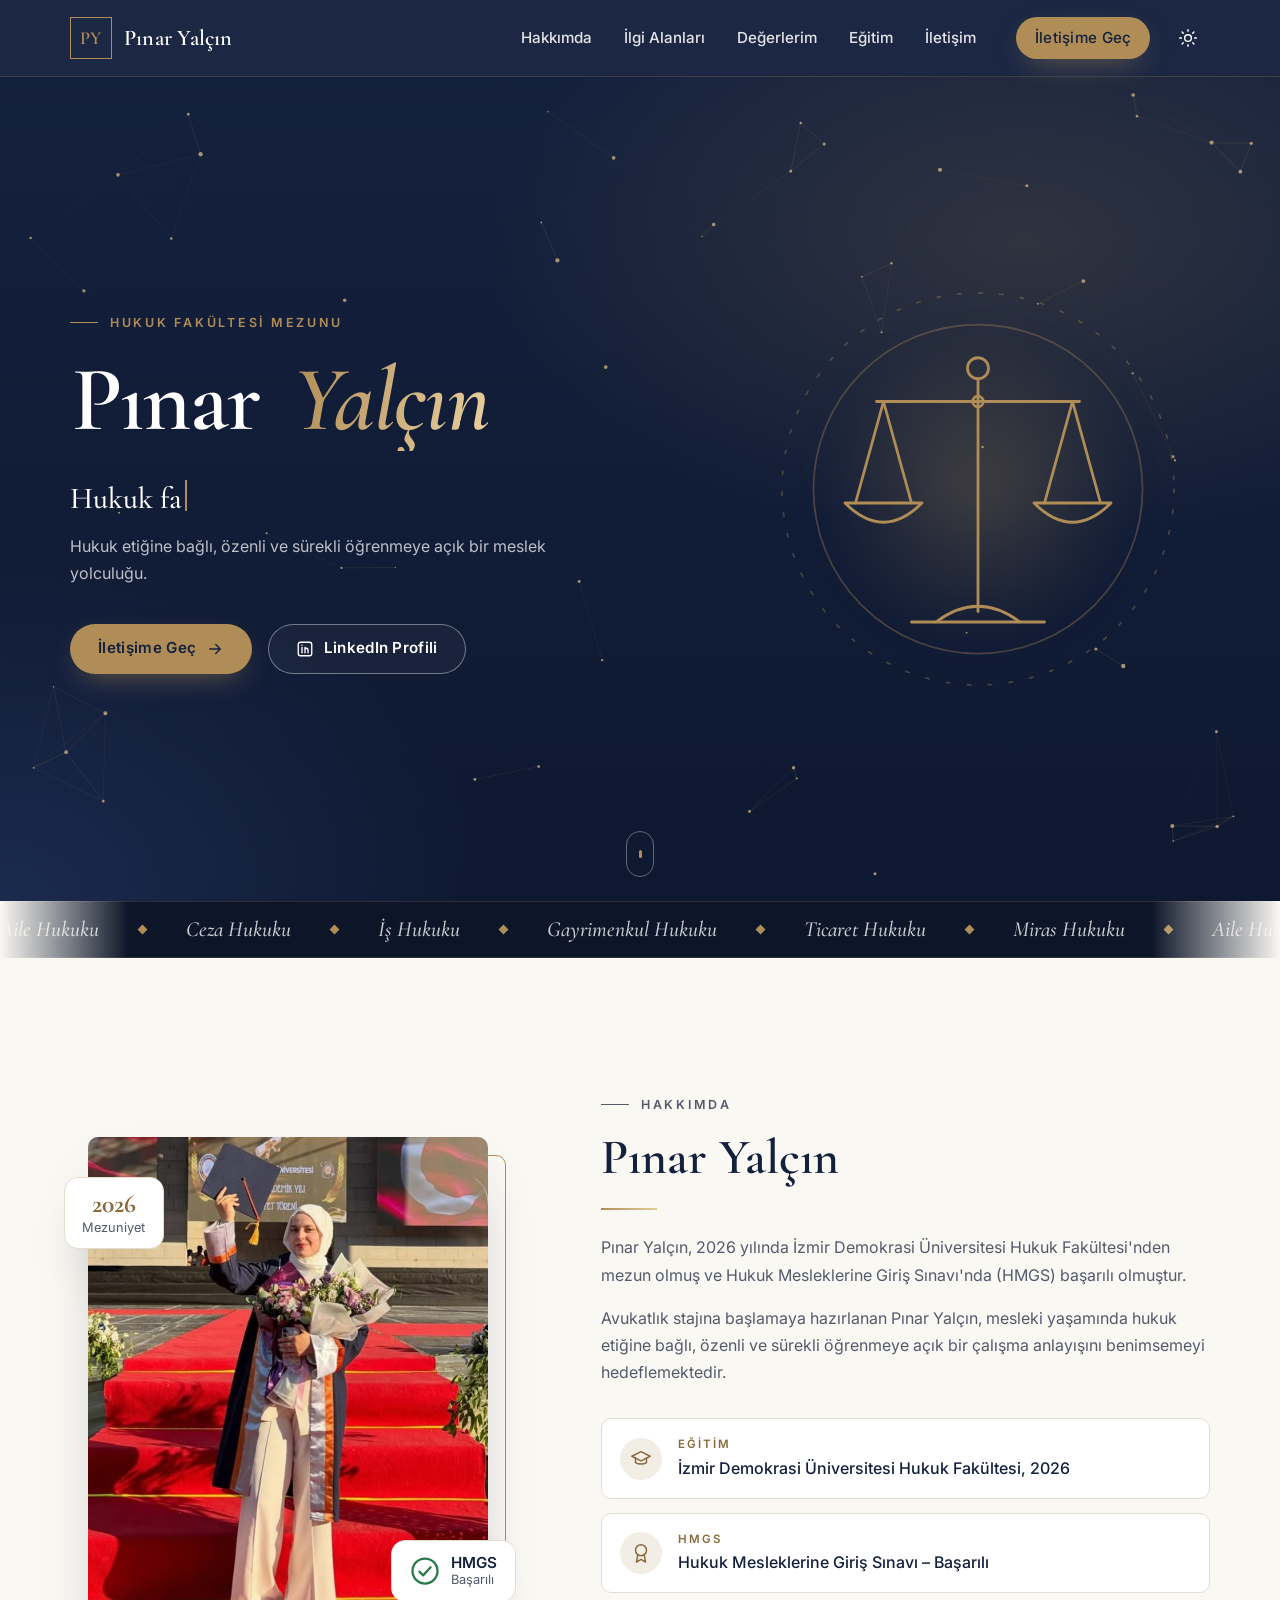
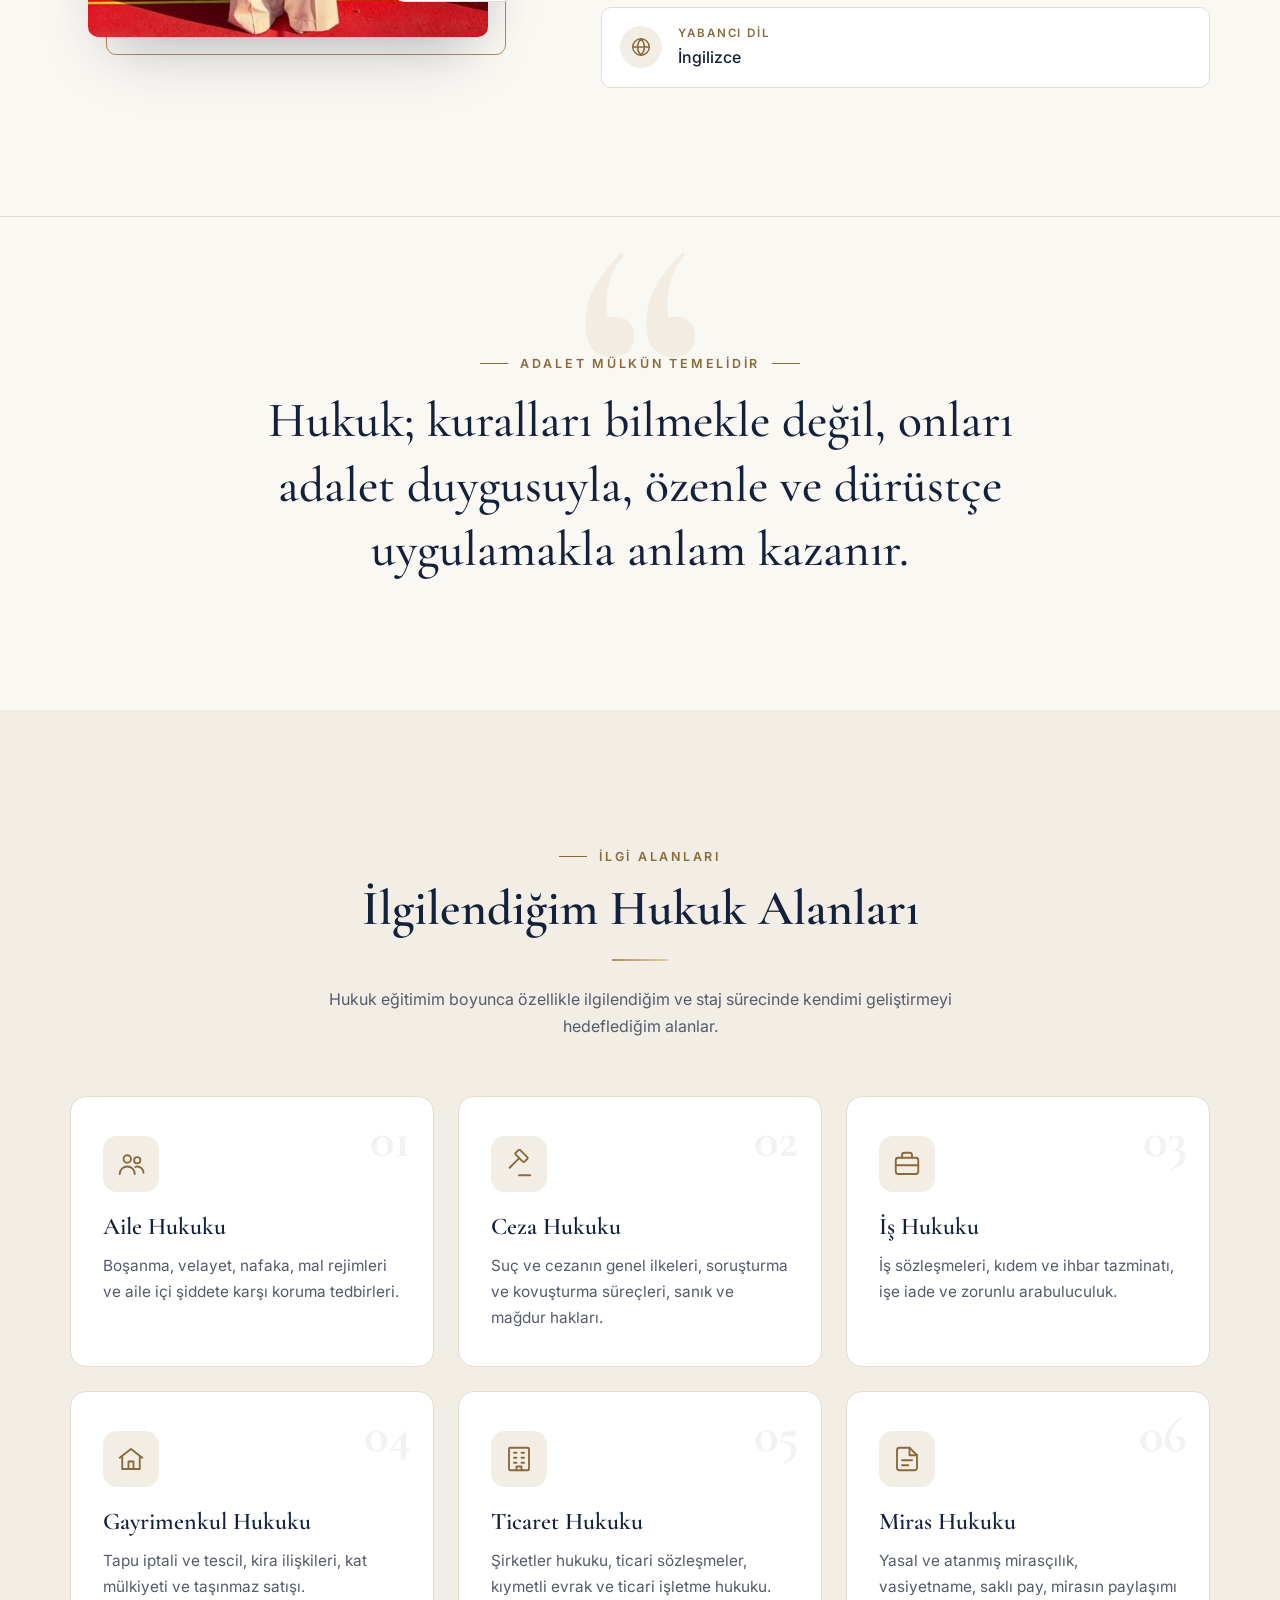
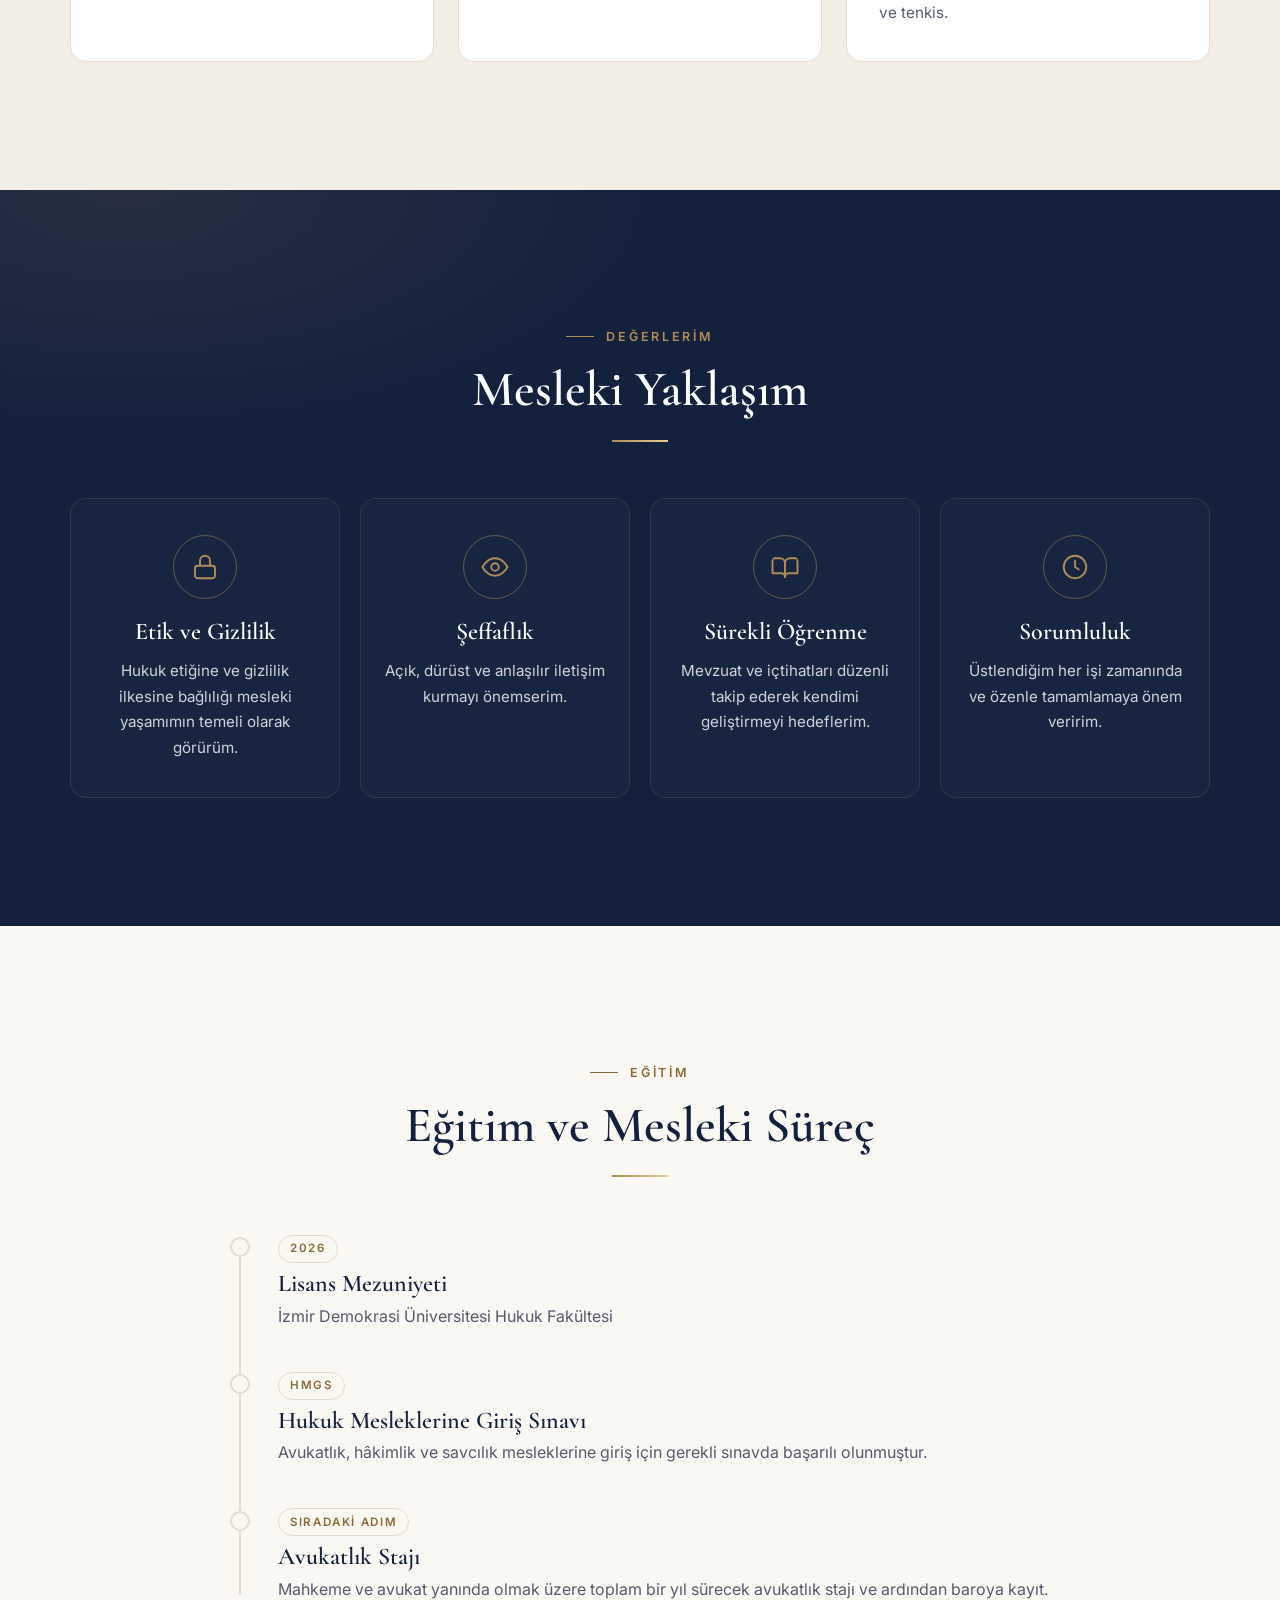
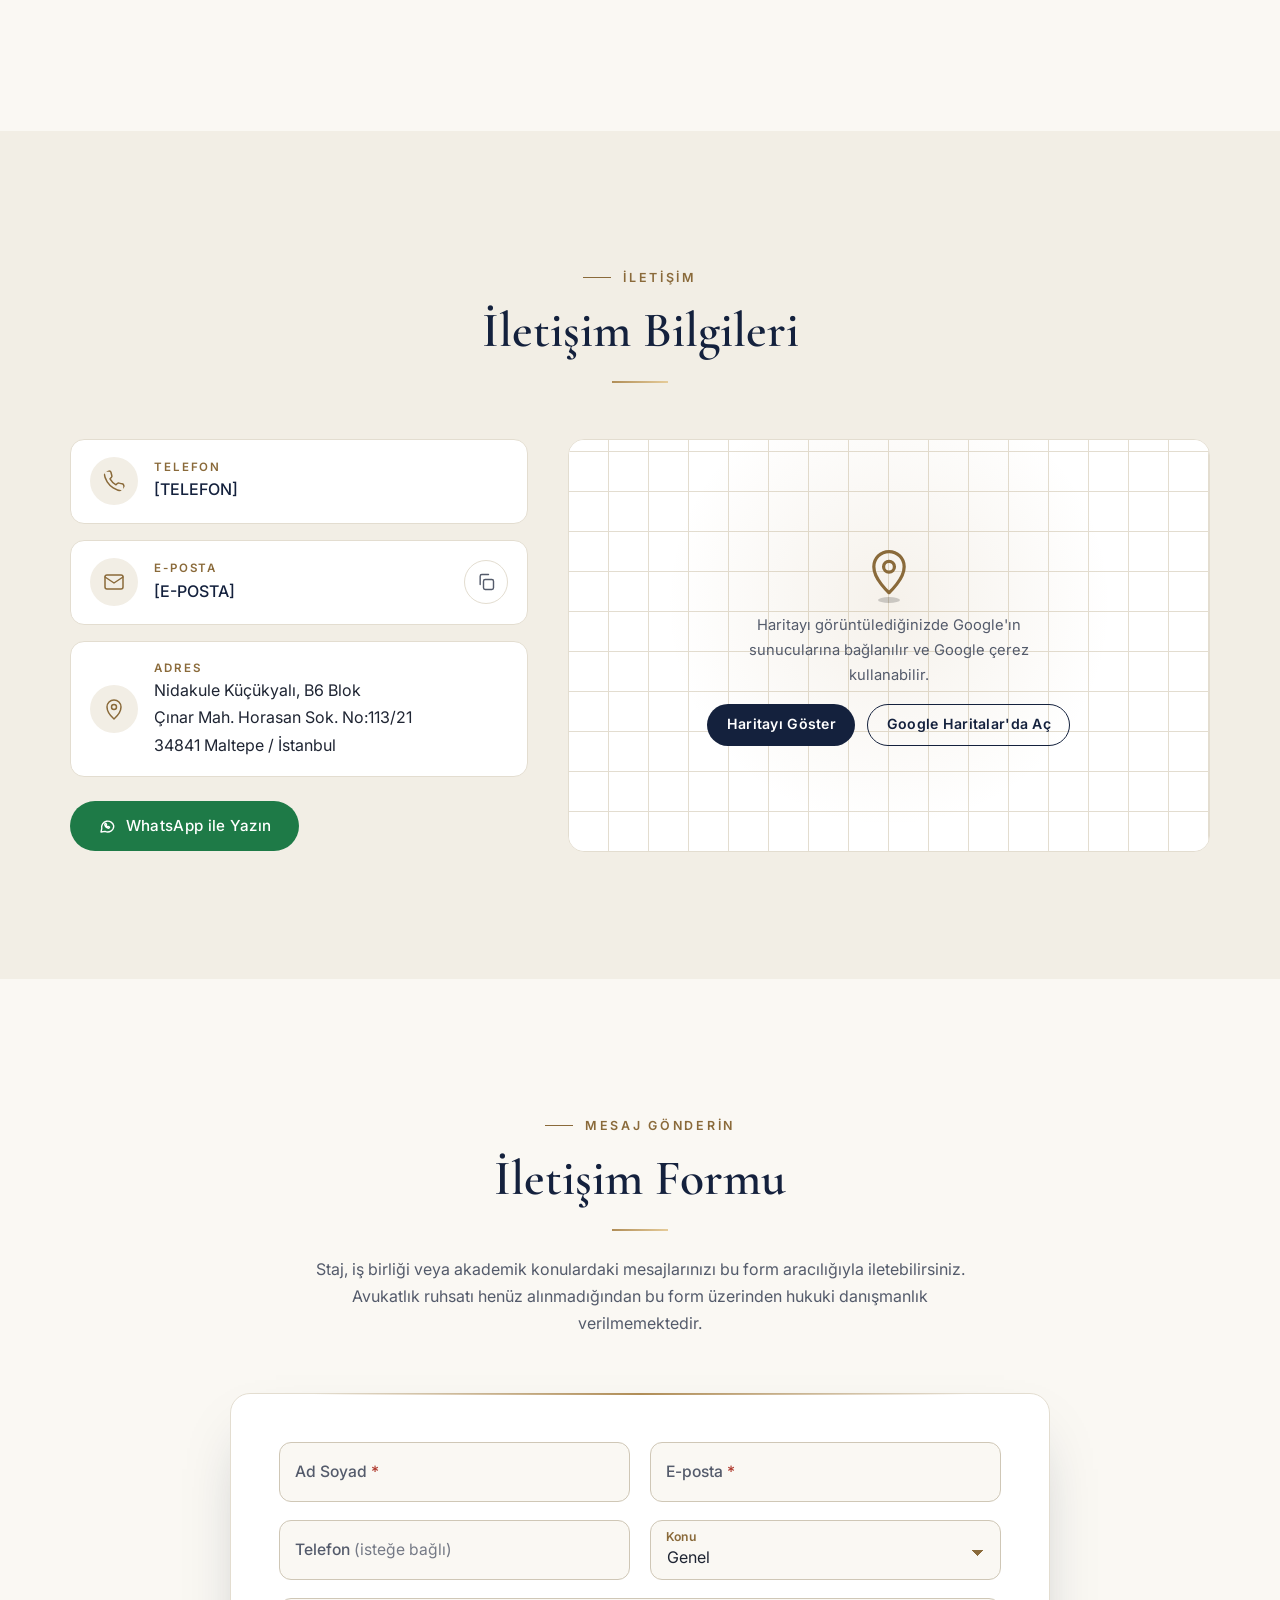
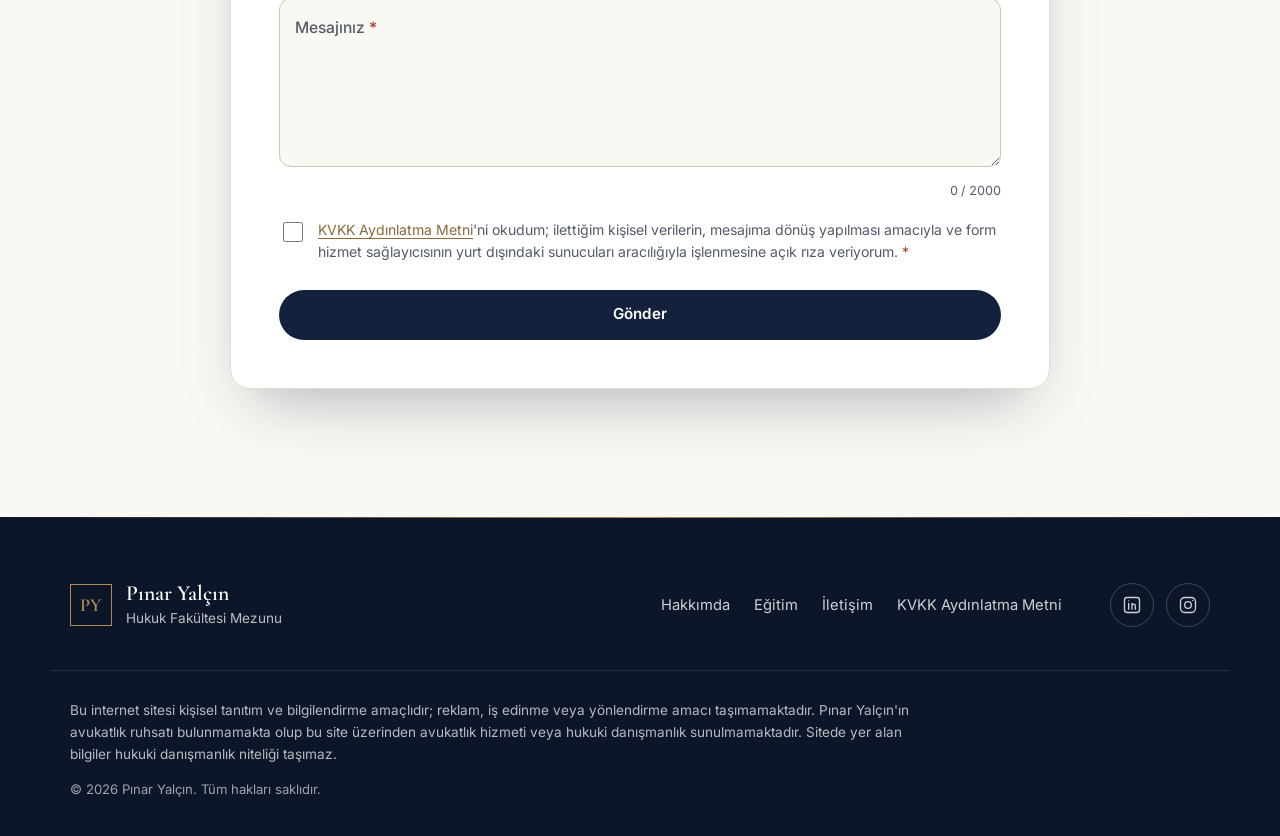
==== commit 1b683c2b: "Favicon eklendi Co-Authored-By: Claude Opus 5.5 <noreply@anthropic.com>" ====
--- a/index.html
+++ b/index.html
@@ -28,9 +28,13 @@
   <meta property="og:image:alt" content="Pınar Yalçın – Hukuk Fakültesi Mezunu">
   <meta name="twitter:card" content="summary_large_image">
 
-  <!-- ===== Simgeler ===== -->
-  <link rel="icon" href="assets/favicon.svg" type="image/svg+xml">
-  <link rel="apple-touch-icon" href="assets/apple-touch-icon.png">
+  <!-- ===== Simgeler (favicon) – dosyalar kök dizinde; Google arama sonuçları için 48'in katı boyutlar ===== -->
+  <link rel="icon" href="/favicon.ico" sizes="any">
+  <link rel="icon" type="image/svg+xml" href="/favicon.svg">
+  <link rel="icon" type="image/png" sizes="48x48" href="/favicon-48.png">
+  <link rel="icon" type="image/png" sizes="96x96" href="/favicon-96.png">
+  <link rel="icon" type="image/png" sizes="192x192" href="/favicon-192.png">
+  <link rel="apple-touch-icon" href="/apple-touch-icon.png">
 
   <!-- ===== Yazı tipleri (Google Fonts) ===== -->
   <link rel="preconnect" href="https://fonts.googleapis.com">
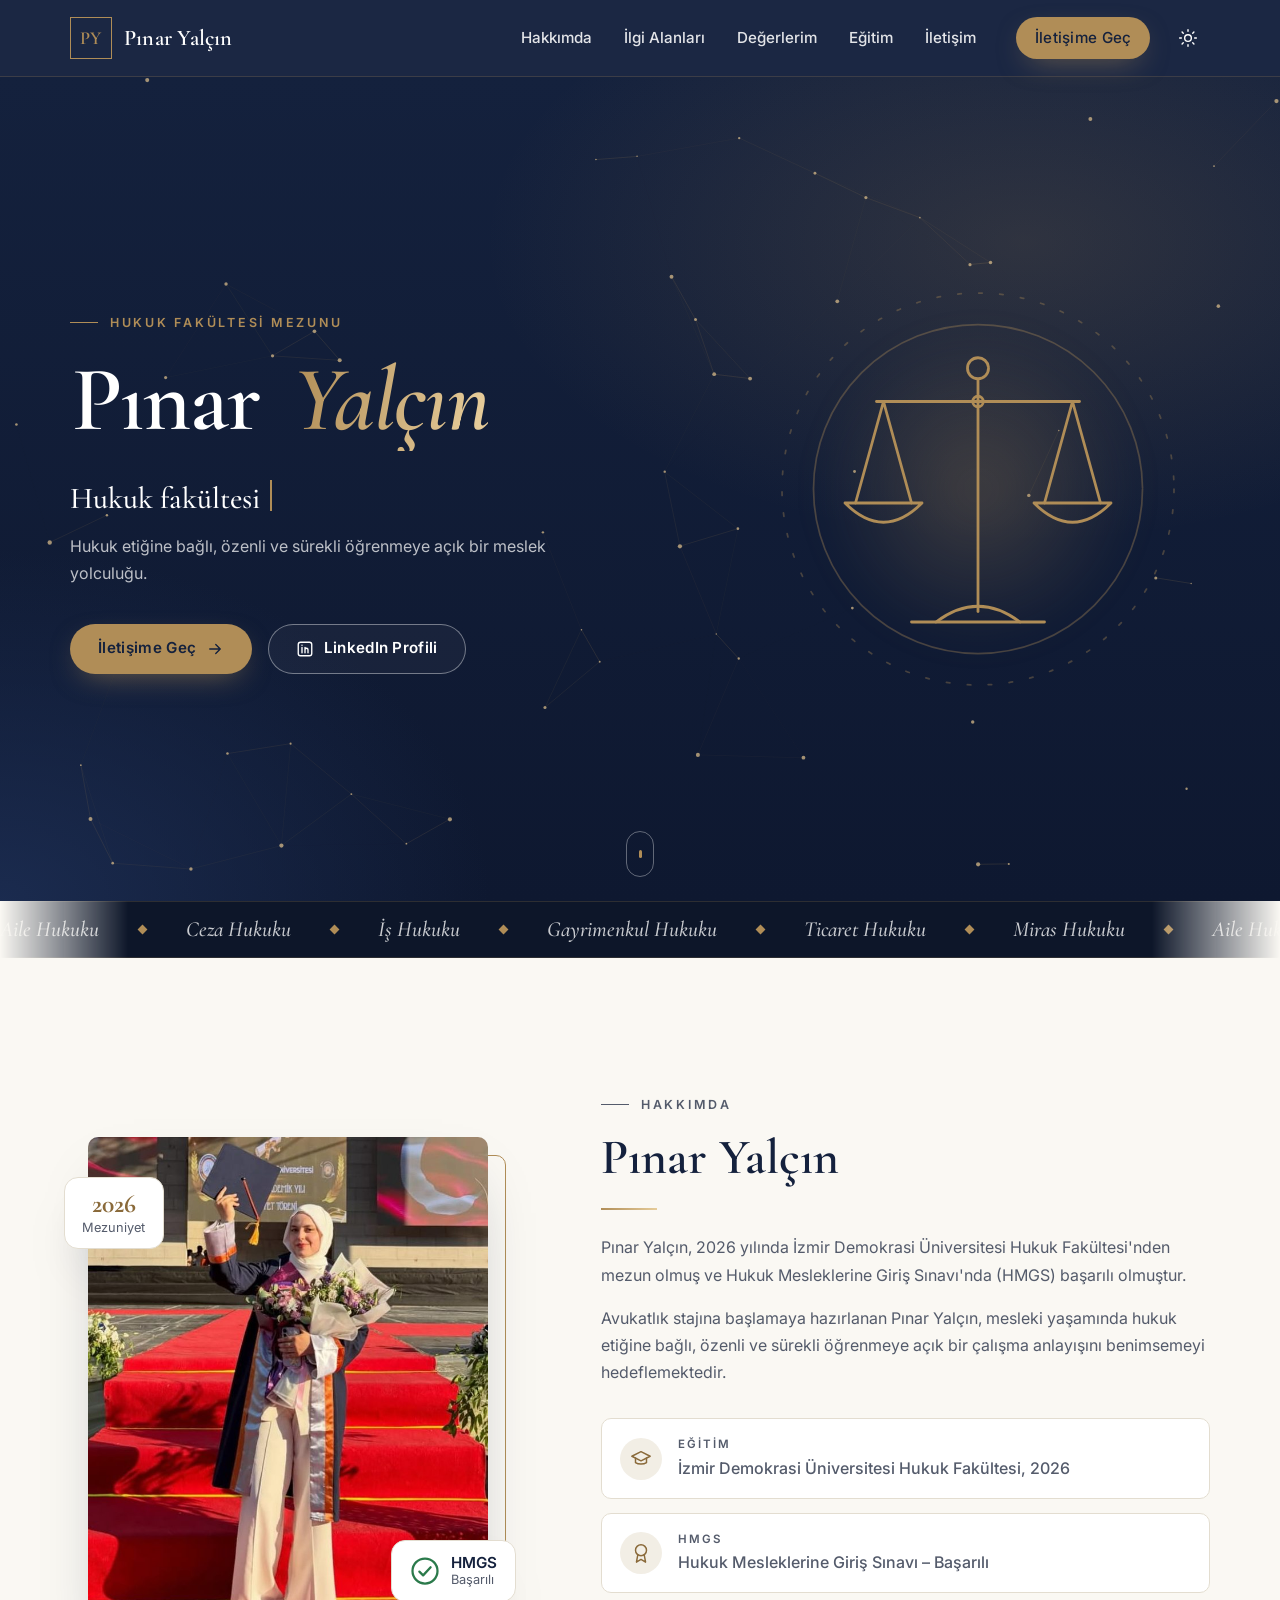
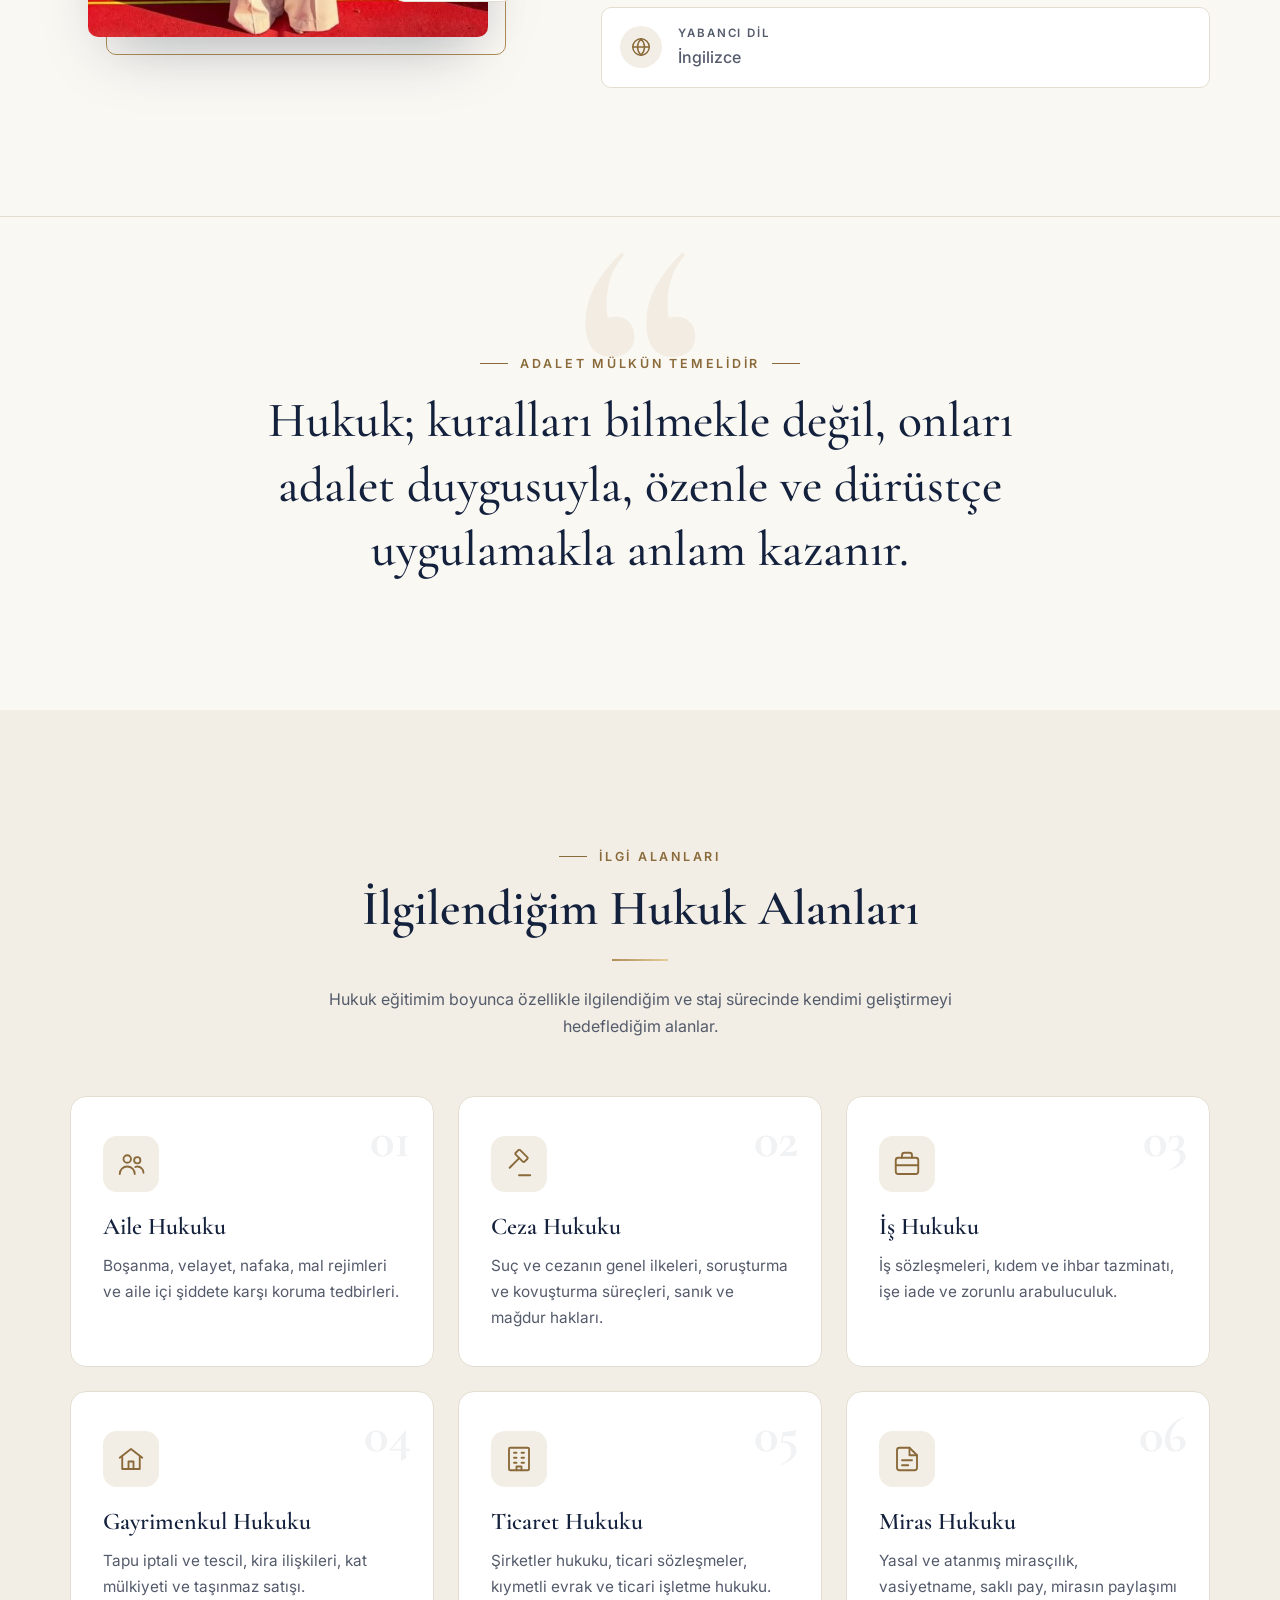
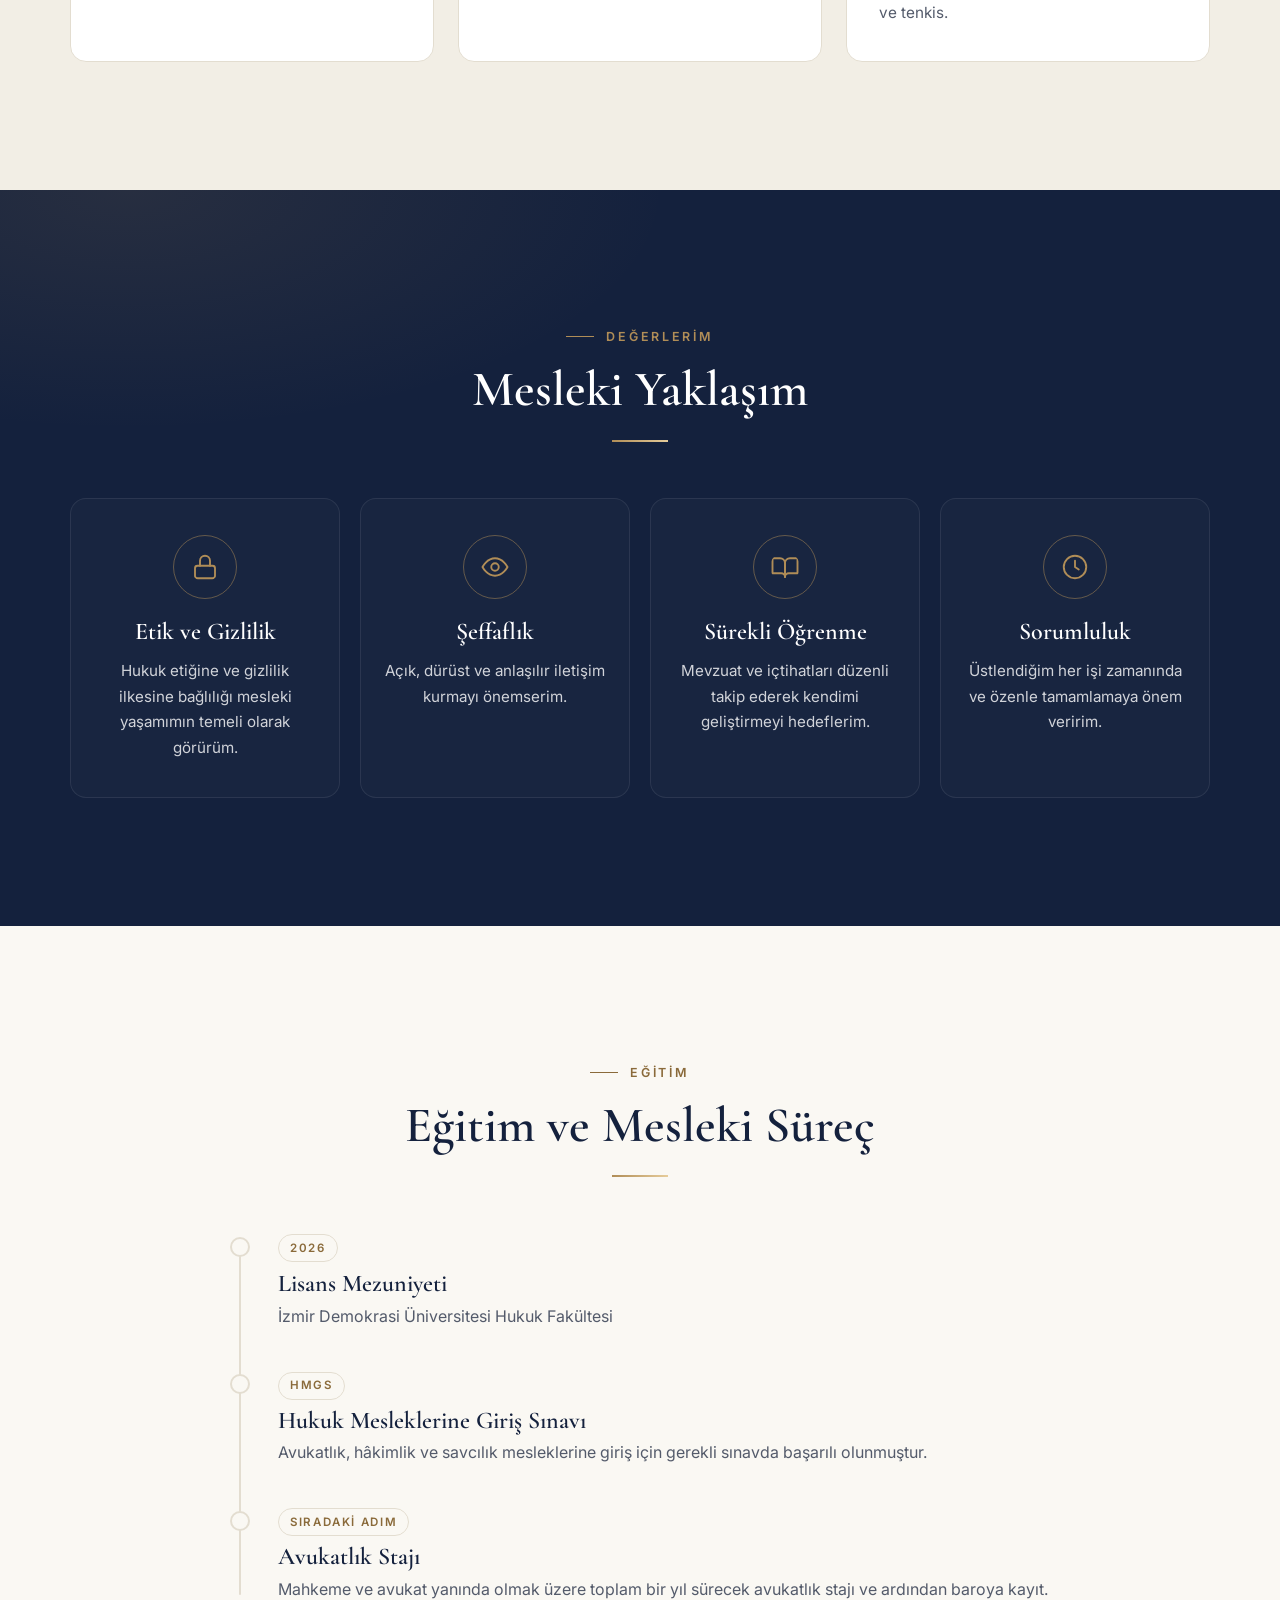
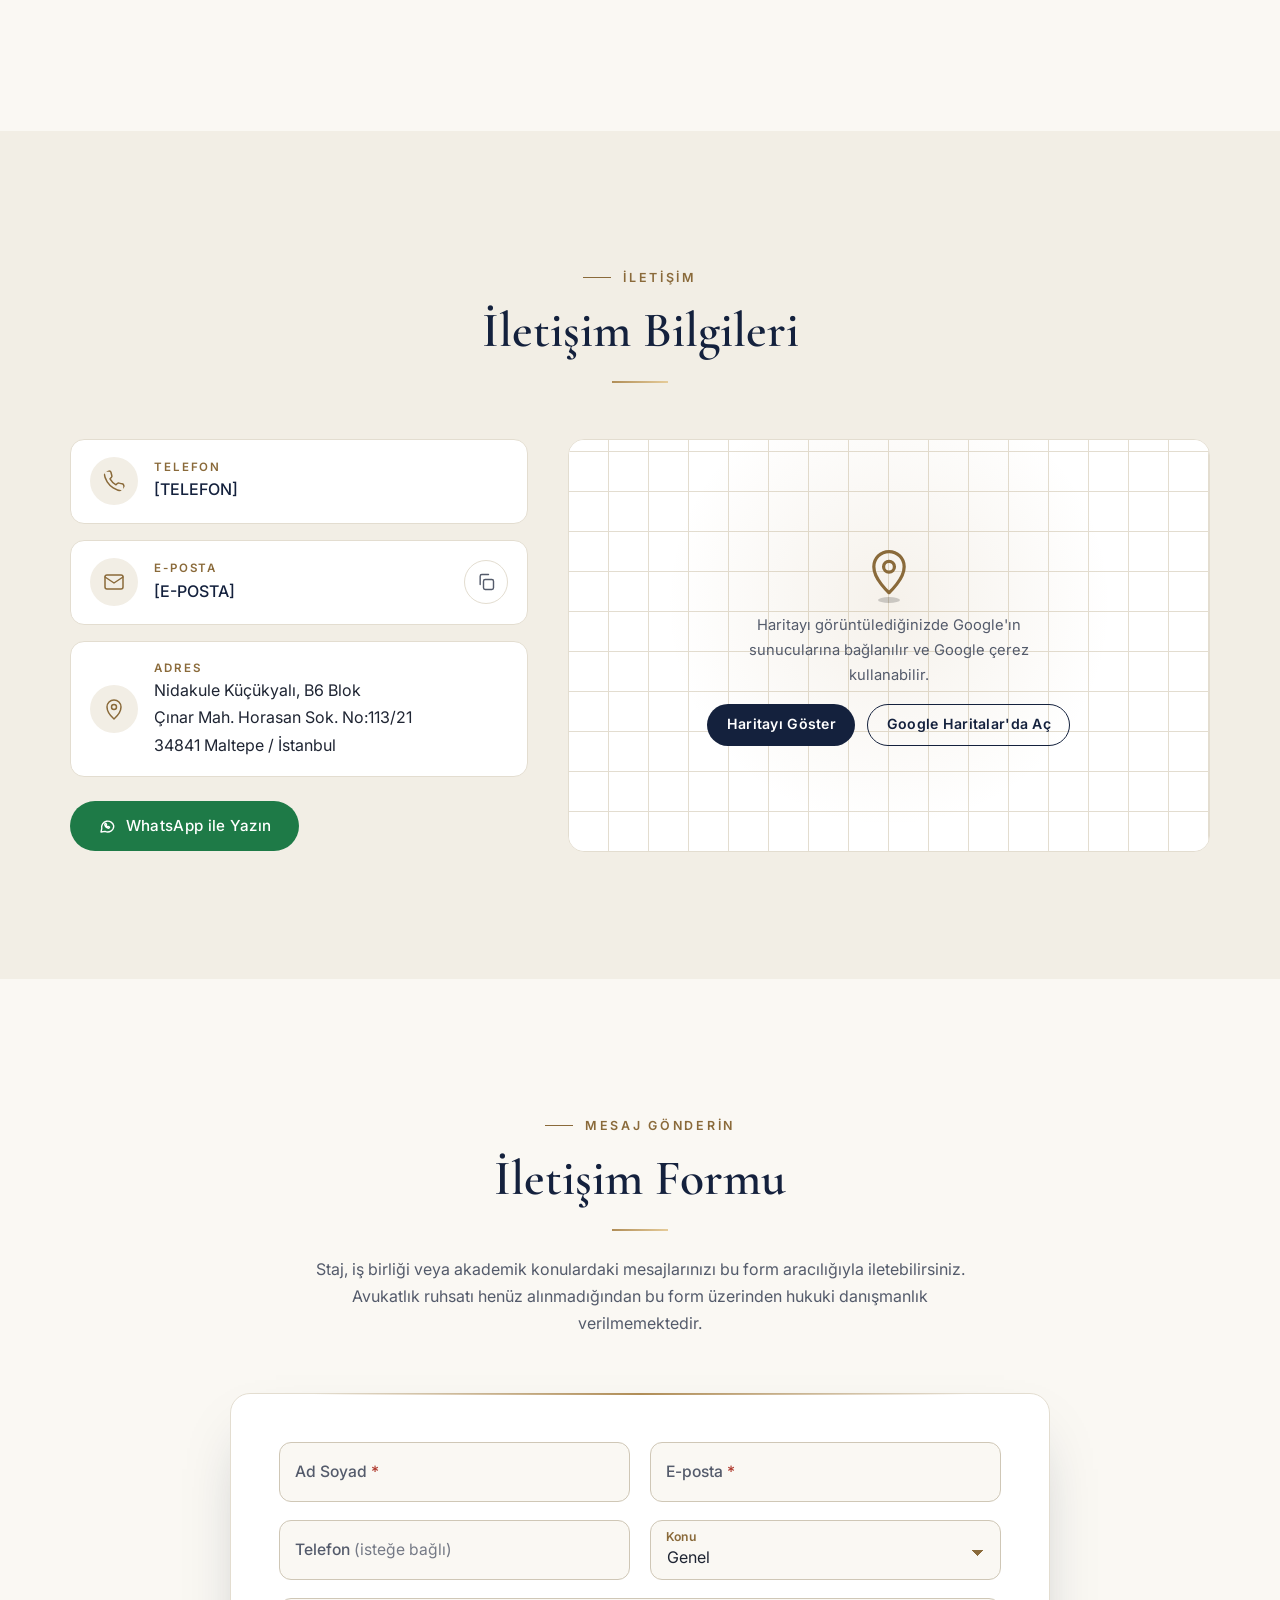
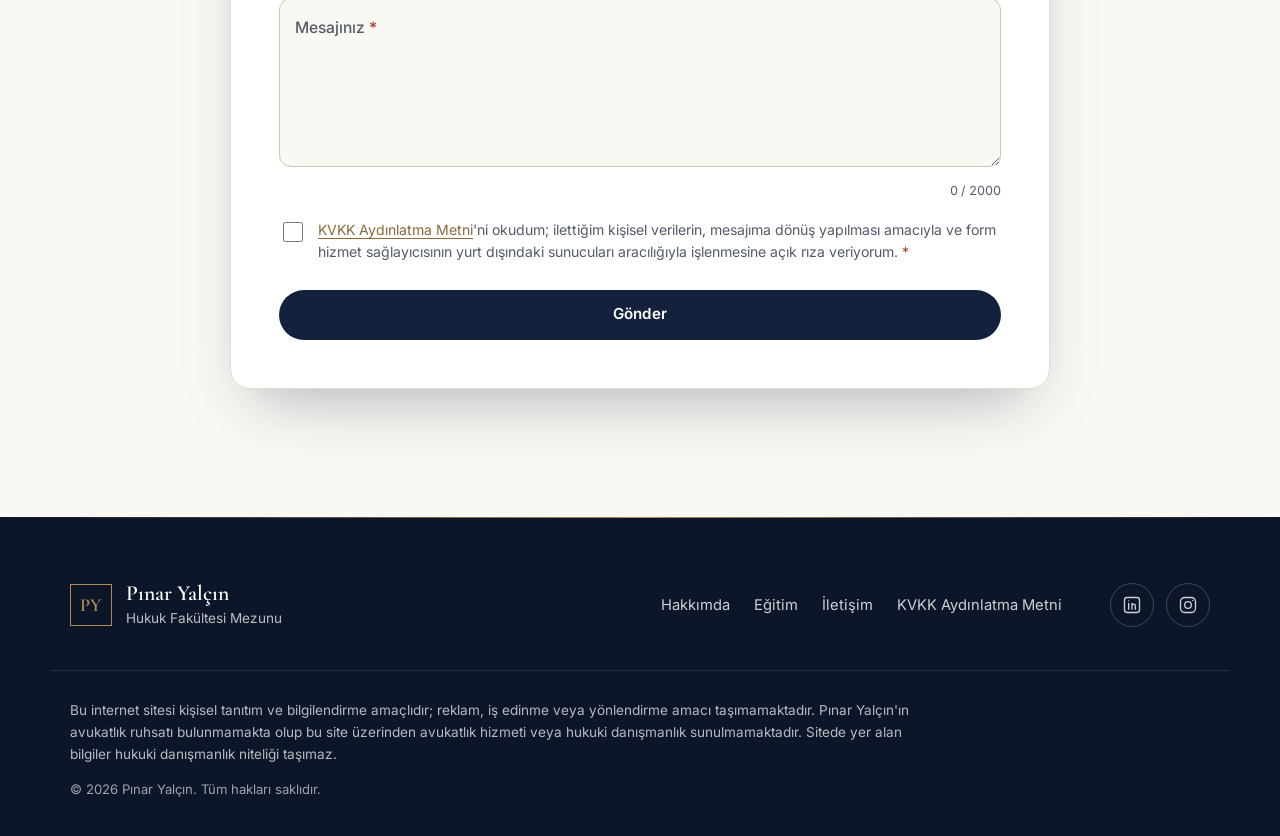
==== commit 1d03995f: "Favicon dosyaları assets klasörüne taşındı, genel kontrol düzeltmeleri - Favicon/ikon dosyaları asse" ====
--- a/index.html
+++ b/index.html
@@ -28,13 +28,13 @@
   <meta property="og:image:alt" content="Pınar Yalçın – Hukuk Fakültesi Mezunu">
   <meta name="twitter:card" content="summary_large_image">
 
-  <!-- ===== Simgeler (favicon) – dosyalar kök dizinde; Google arama sonuçları için 48'in katı boyutlar ===== -->
-  <link rel="icon" href="/favicon.ico" sizes="any">
-  <link rel="icon" type="image/svg+xml" href="/favicon.svg">
-  <link rel="icon" type="image/png" sizes="48x48" href="/favicon-48.png">
-  <link rel="icon" type="image/png" sizes="96x96" href="/favicon-96.png">
-  <link rel="icon" type="image/png" sizes="192x192" href="/favicon-192.png">
-  <link rel="apple-touch-icon" href="/apple-touch-icon.png">
+  <!-- ===== Simgeler (favicon) – dosyalar assets/ klasöründe; Google arama sonuçları için 48'in katı boyutlar ===== -->
+  <link rel="icon" href="/assets/favicon.ico" sizes="any">
+  <link rel="icon" type="image/svg+xml" href="/assets/favicon.svg">
+  <link rel="icon" type="image/png" sizes="48x48" href="/assets/favicon-48.png">
+  <link rel="icon" type="image/png" sizes="96x96" href="/assets/favicon-96.png">
+  <link rel="icon" type="image/png" sizes="192x192" href="/assets/favicon-192.png">
+  <link rel="apple-touch-icon" href="/assets/apple-touch-icon.png">
 
   <!-- ===== Yazı tipleri (Google Fonts) ===== -->
   <link rel="preconnect" href="https://fonts.googleapis.com">
@@ -67,7 +67,6 @@
     "url": "https://avpinaryalcin.com/",
     "image": "https://avpinaryalcin.com/assets/pinar-yalcin.jpg",
     "description": "Hukuk fakültesi mezunu",
-    "email": "[E-POSTA]",
     "knowsLanguage": ["tr", "en"],
     "alumniOf": {
       "@type": "CollegeOrUniversity",
@@ -222,29 +221,29 @@
           <p>Pınar Yalçın, 2026 yılında İzmir Demokrasi Üniversitesi Hukuk Fakültesi'nden mezun olmuş ve Hukuk Mesleklerine Giriş Sınavı'nda (HMGS) başarılı olmuştur.</p>
           <p>Avukatlık stajına başlamaya hazırlanan Pınar Yalçın, mesleki yaşamında hukuk etiğine bağlı, özenli ve sürekli öğrenmeye açık bir çalışma anlayışını benimsemeyi hedeflemektedir.</p>
 
-          <dl class="about-facts" data-stagger>
-            <div class="fact reveal">
+          <ul class="about-facts" data-stagger>
+            <li class="fact reveal">
               <svg class="fact-icon" viewBox="0 0 24 24" aria-hidden="true"><path d="M2 9l10-5 10 5-10 5z"/><path d="M6 11v5c3 2 9 2 12 0v-5"/></svg>
               <div>
-                <dt>Eğitim</dt>
-                <dd>İzmir Demokrasi Üniversitesi Hukuk Fakültesi, 2026</dd>
-              </div>
-            </div>
-            <div class="fact reveal">
+                <p class="fact-label">Eğitim</p>
+                <p class="fact-value">İzmir Demokrasi Üniversitesi Hukuk Fakültesi, 2026</p>
+              </div>
+            </li>
+            <li class="fact reveal">
               <svg class="fact-icon" viewBox="0 0 24 24" aria-hidden="true"><circle cx="12" cy="9" r="6"/><path d="m8.5 14-1.5 8 5-3 5 3-1.5-8"/></svg>
               <div>
-                <dt>HMGS</dt>
-                <dd>Hukuk Mesleklerine Giriş Sınavı – Başarılı</dd>
-              </div>
-            </div>
-            <div class="fact reveal">
+                <p class="fact-label">HMGS</p>
+                <p class="fact-value">Hukuk Mesleklerine Giriş Sınavı – Başarılı</p>
+              </div>
+            </li>
+            <li class="fact reveal">
               <svg class="fact-icon" viewBox="0 0 24 24" aria-hidden="true"><circle cx="12" cy="12" r="9"/><path d="M3 12h18M12 3c2.5 2.7 3.8 5.7 3.8 9s-1.3 6.3-3.8 9c-2.5-2.7-3.8-5.7-3.8-9S9.5 5.7 12 3z"/></svg>
               <div>
-                <dt>Yabancı Dil</dt>
-                <dd>İngilizce</dd>
-              </div>
-            </div>
-          </dl>
+                <p class="fact-label">Yabancı Dil</p>
+                <p class="fact-value">İngilizce</p>
+              </div>
+            </li>
+          </ul>
         </div>
       </div>
     </section>
--- a/css/style.css
+++ b/css/style.css
@@ -737,14 +737,15 @@
   stroke-linecap: round;
   stroke-linejoin: round;
 }
-.fact dt {
+.fact-label {
+  margin: 0;
   font-size: .72rem;
   font-weight: 600;
   letter-spacing: .16em;
   text-transform: uppercase;
   color: var(--accent);
 }
-.fact dd { margin: 0; color: var(--heading); font-weight: 500; }
+.fact-value { margin: 0; color: var(--heading); font-weight: 500; }
 
 @media (min-width: 900px) {
   .about-grid { grid-template-columns: 5fr 7fr; gap: 6rem; }
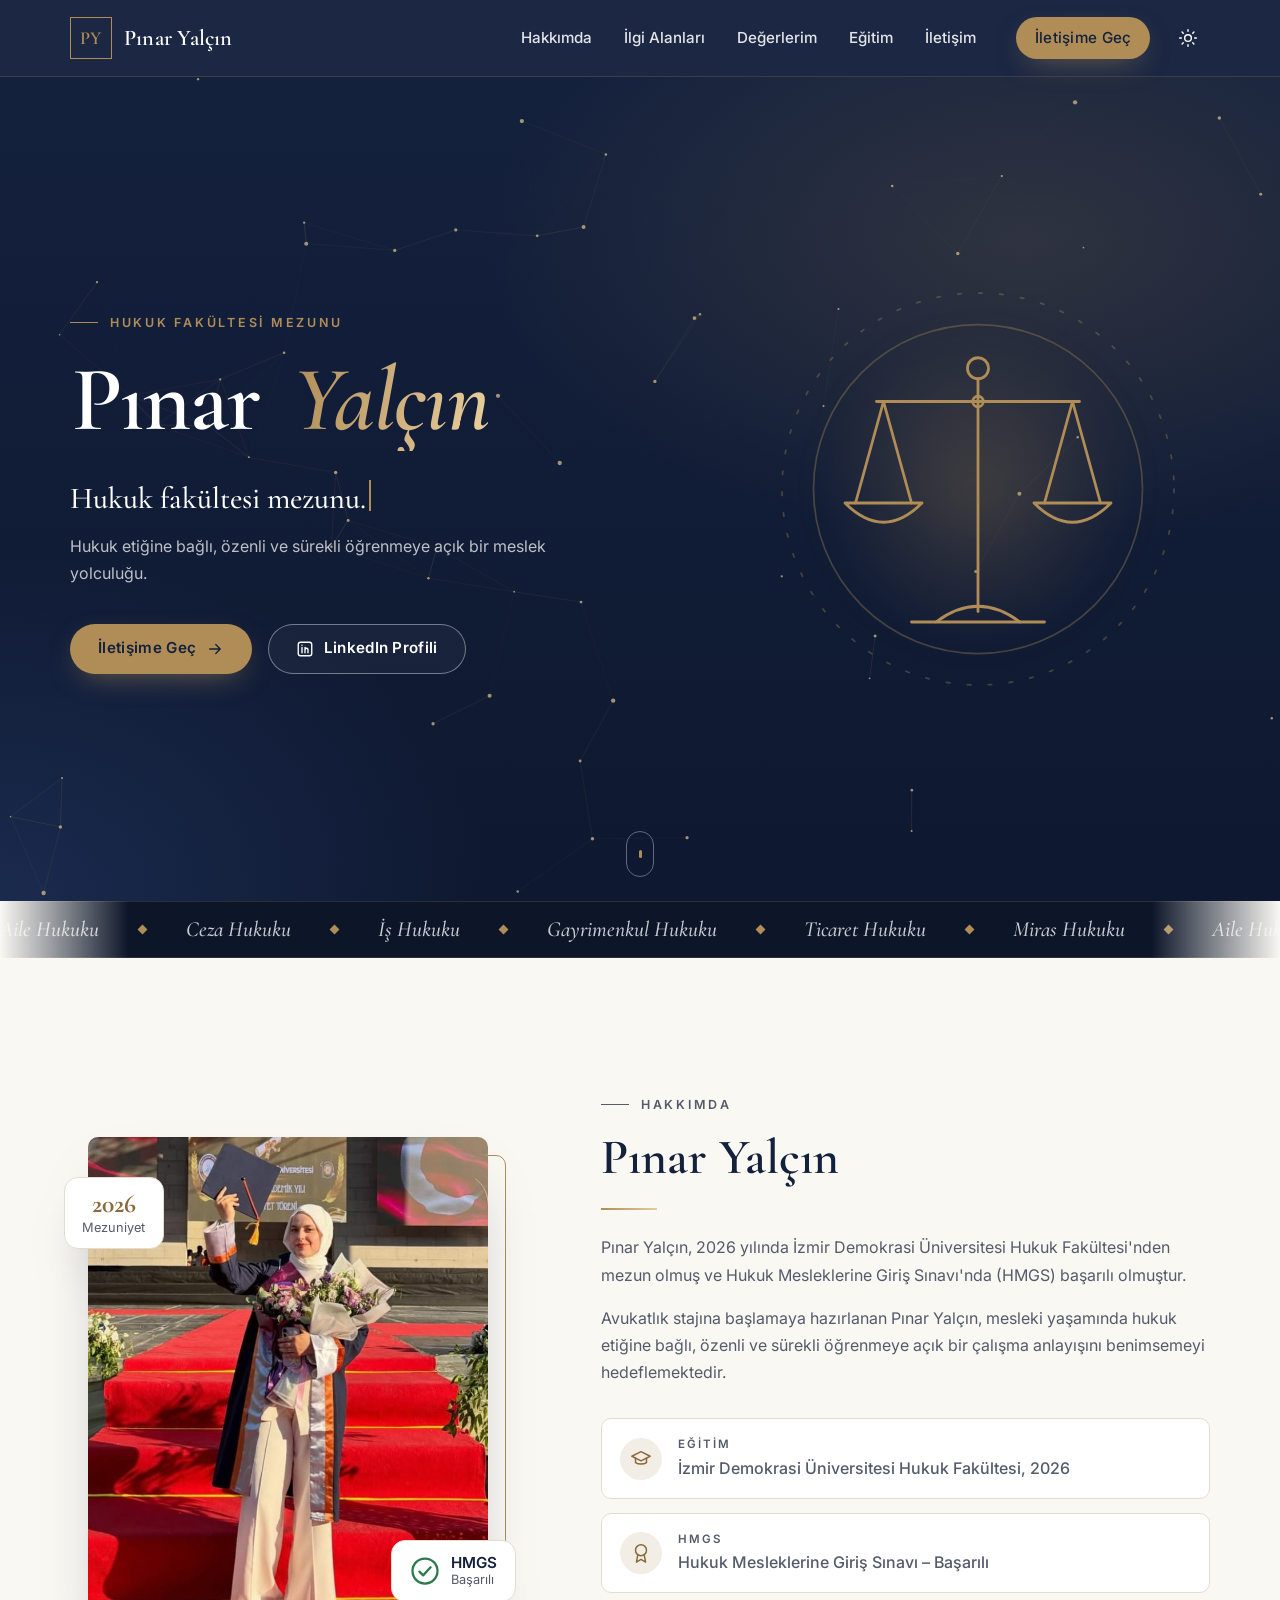
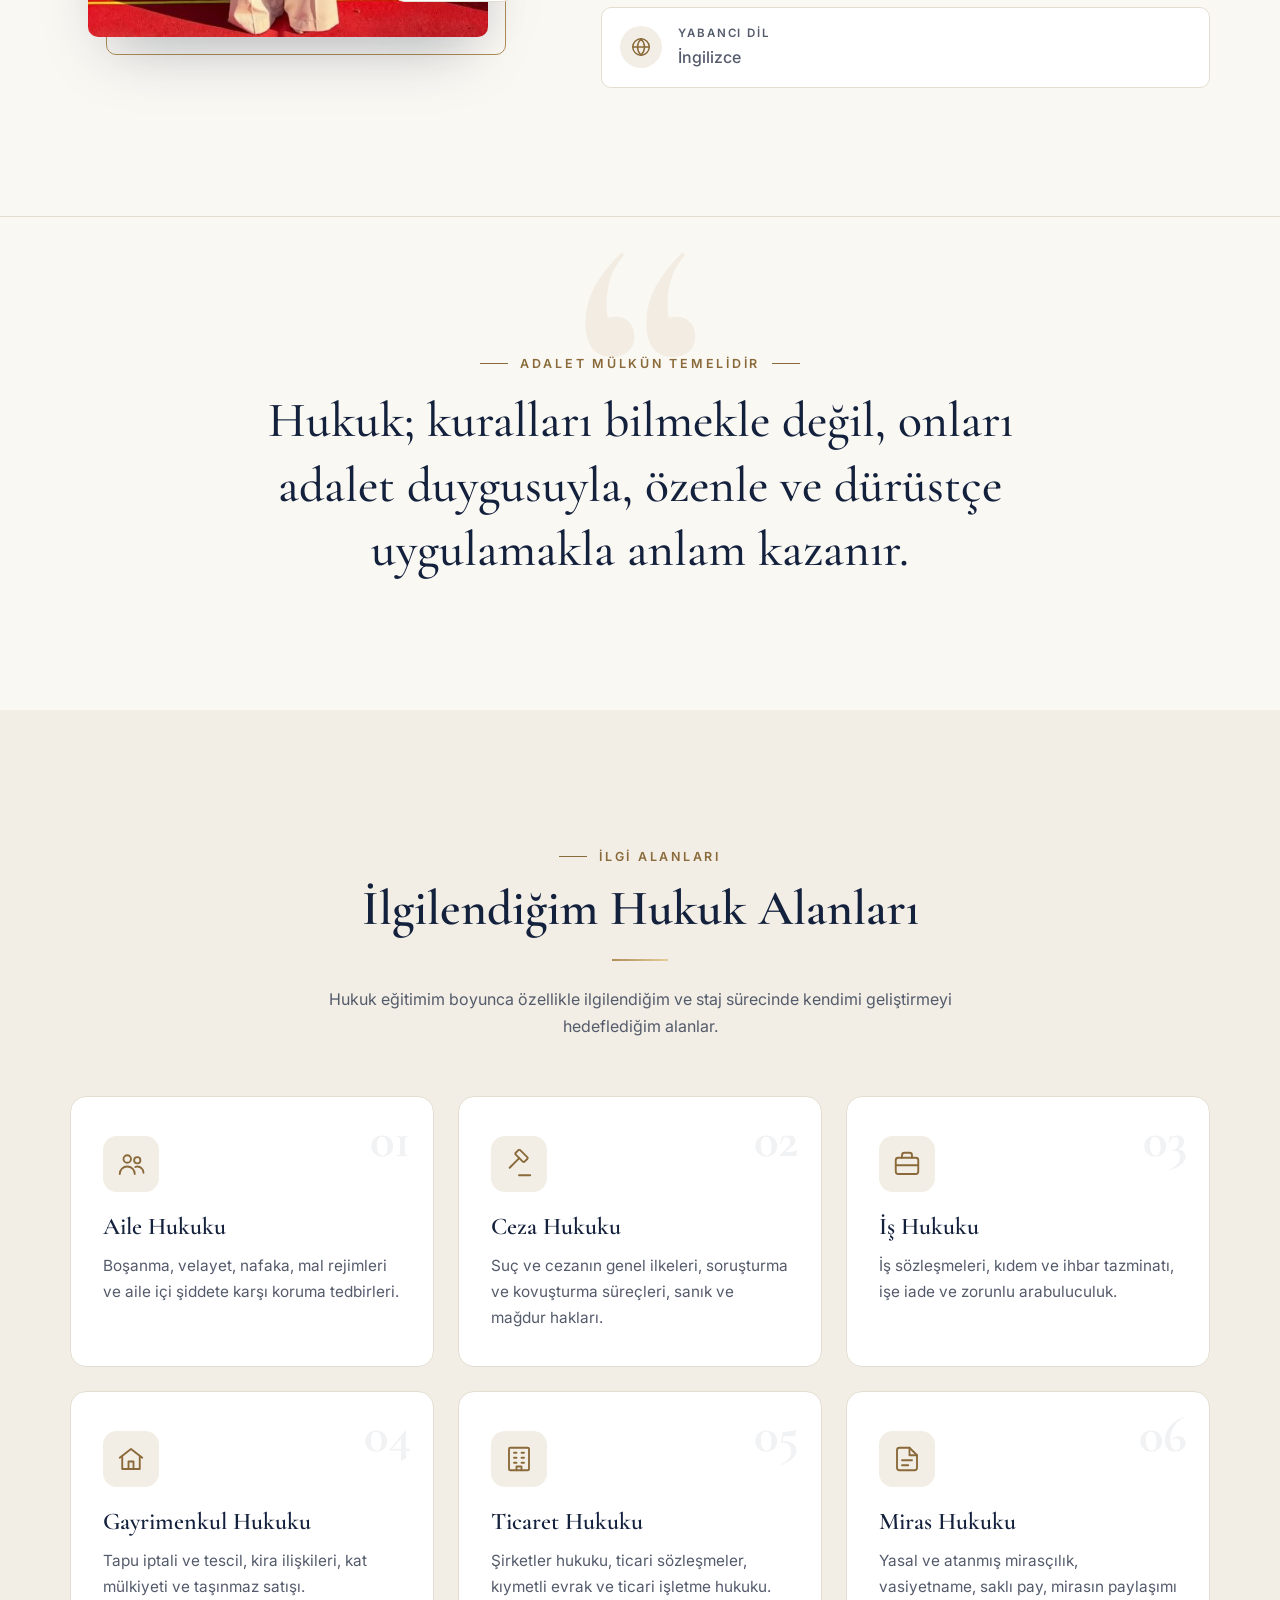
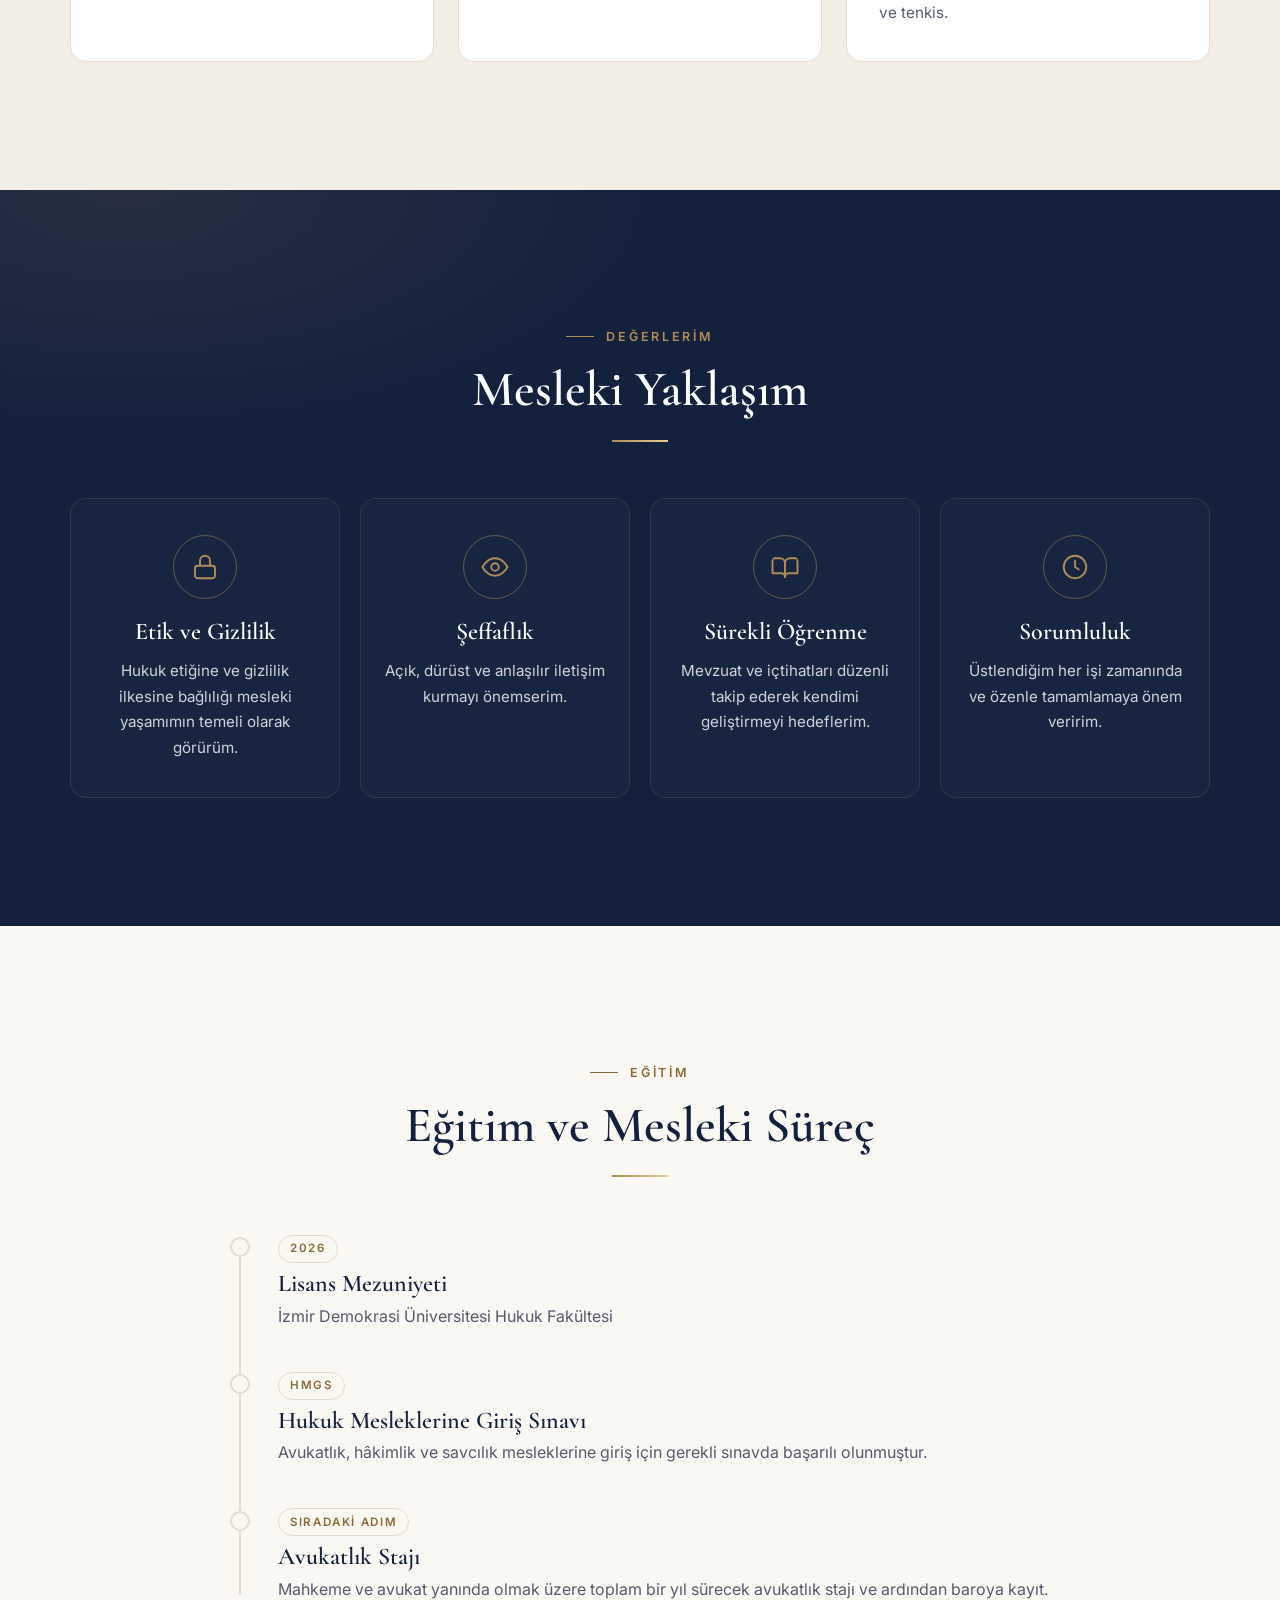
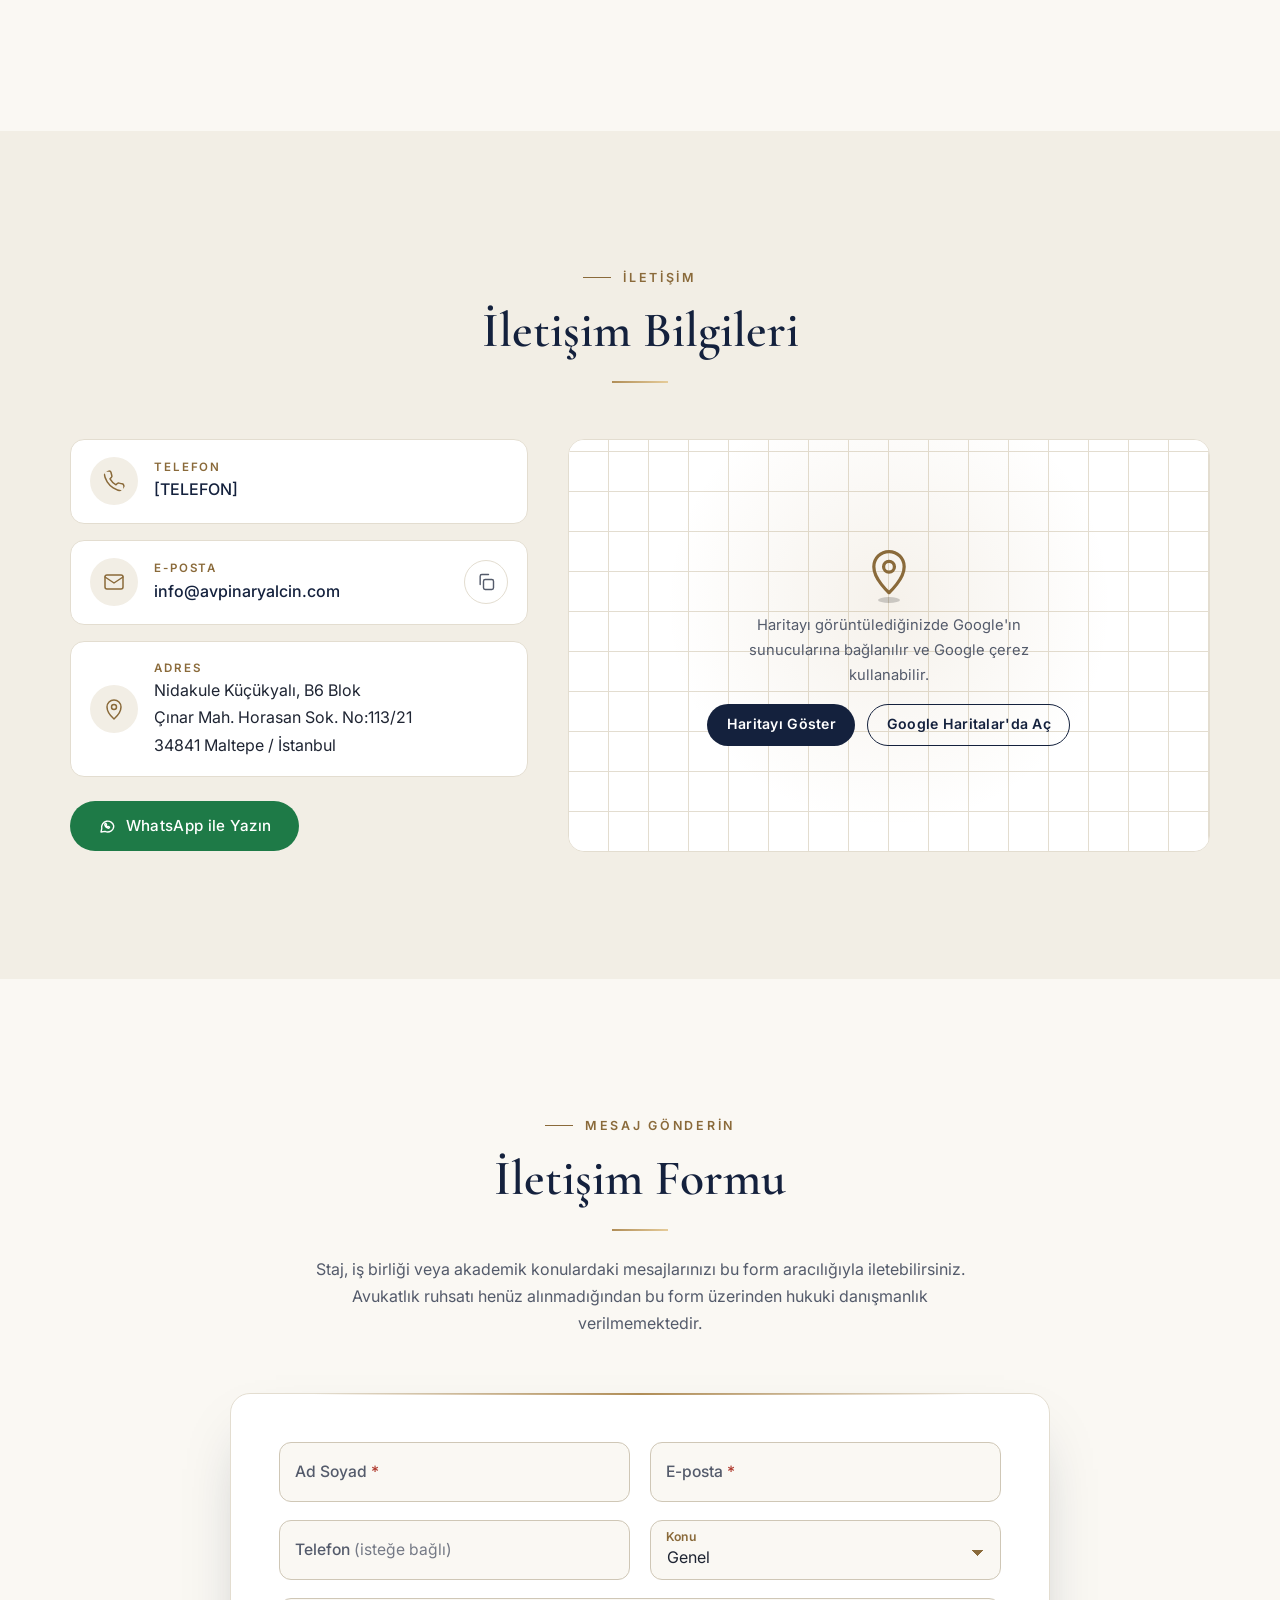
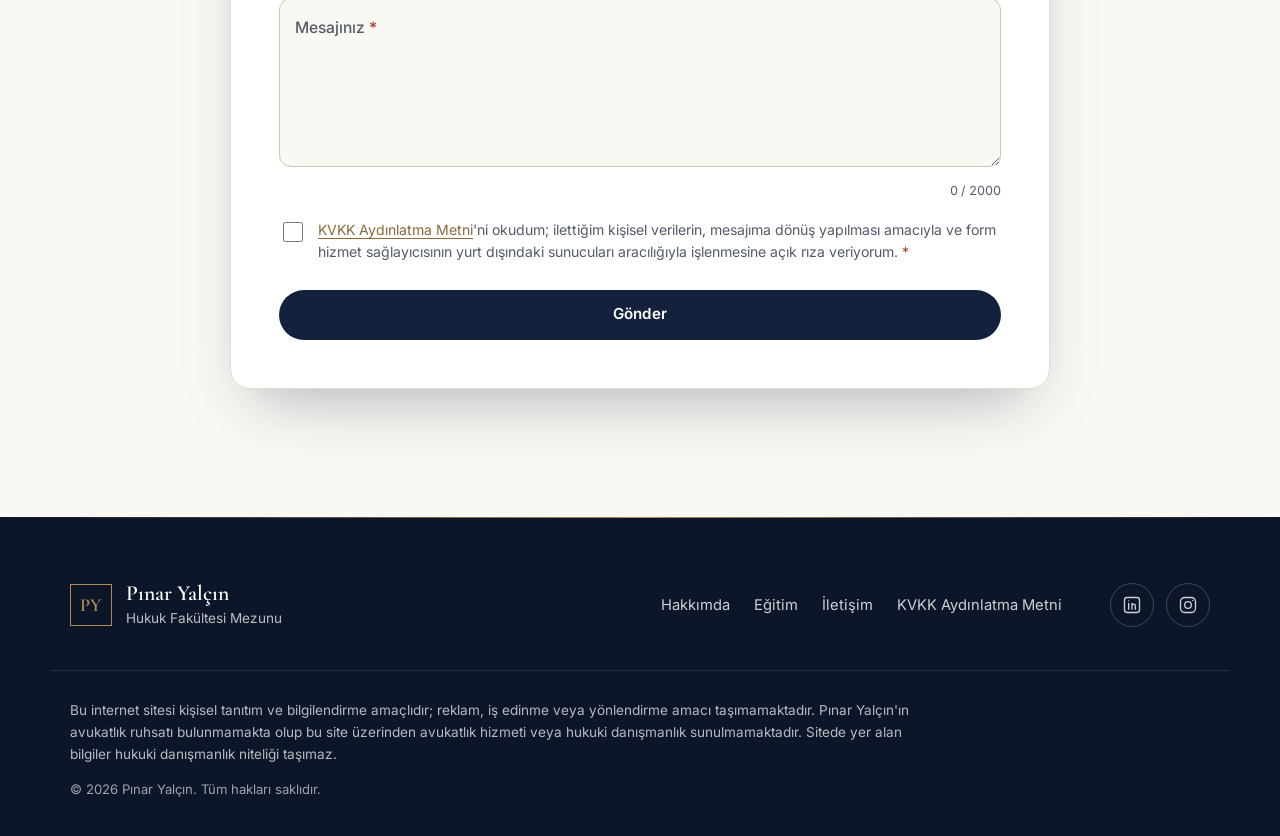
==== commit e311e690: "E-posta adresi eklendi: info@avpinaryalcin.com Co-Authored-By: Claude Opus 5.5 <noreply@anthropic.co" ====
--- a/index.html
+++ b/index.html
@@ -67,6 +67,7 @@
     "url": "https://avpinaryalcin.com/",
     "image": "https://avpinaryalcin.com/assets/pinar-yalcin.jpg",
     "description": "Hukuk fakültesi mezunu",
+    "email": "info@avpinaryalcin.com",
     "knowsLanguage": ["tr", "en"],
     "alumniOf": {
       "@type": "CollegeOrUniversity",
@@ -400,10 +401,10 @@
               <svg class="contact-icon" viewBox="0 0 24 24" aria-hidden="true"><rect x="3" y="5" width="18" height="14" rx="2"/><path d="m3 7 9 6 9-6"/></svg>
               <div>
                 <h3>E-posta</h3>
-                <a href="mailto:[E-POSTA]">[E-POSTA]</a>
+                <a href="mailto:info@avpinaryalcin.com">info@avpinaryalcin.com</a>
               </div>
               <!-- E-postayı panoya kopyala (data-copy içine de e-posta adresini yazın) -->
-              <button class="icon-btn copy-btn" type="button" data-copy="[E-POSTA]" aria-label="E-posta adresini kopyala">
+              <button class="icon-btn copy-btn" type="button" data-copy="info@avpinaryalcin.com" aria-label="E-posta adresini kopyala">
                 <svg viewBox="0 0 24 24" aria-hidden="true"><rect x="9" y="9" width="12" height="12" rx="2"/><path d="M5 15V5a2 2 0 0 1 2-2h8"/></svg>
               </button>
             </li>
